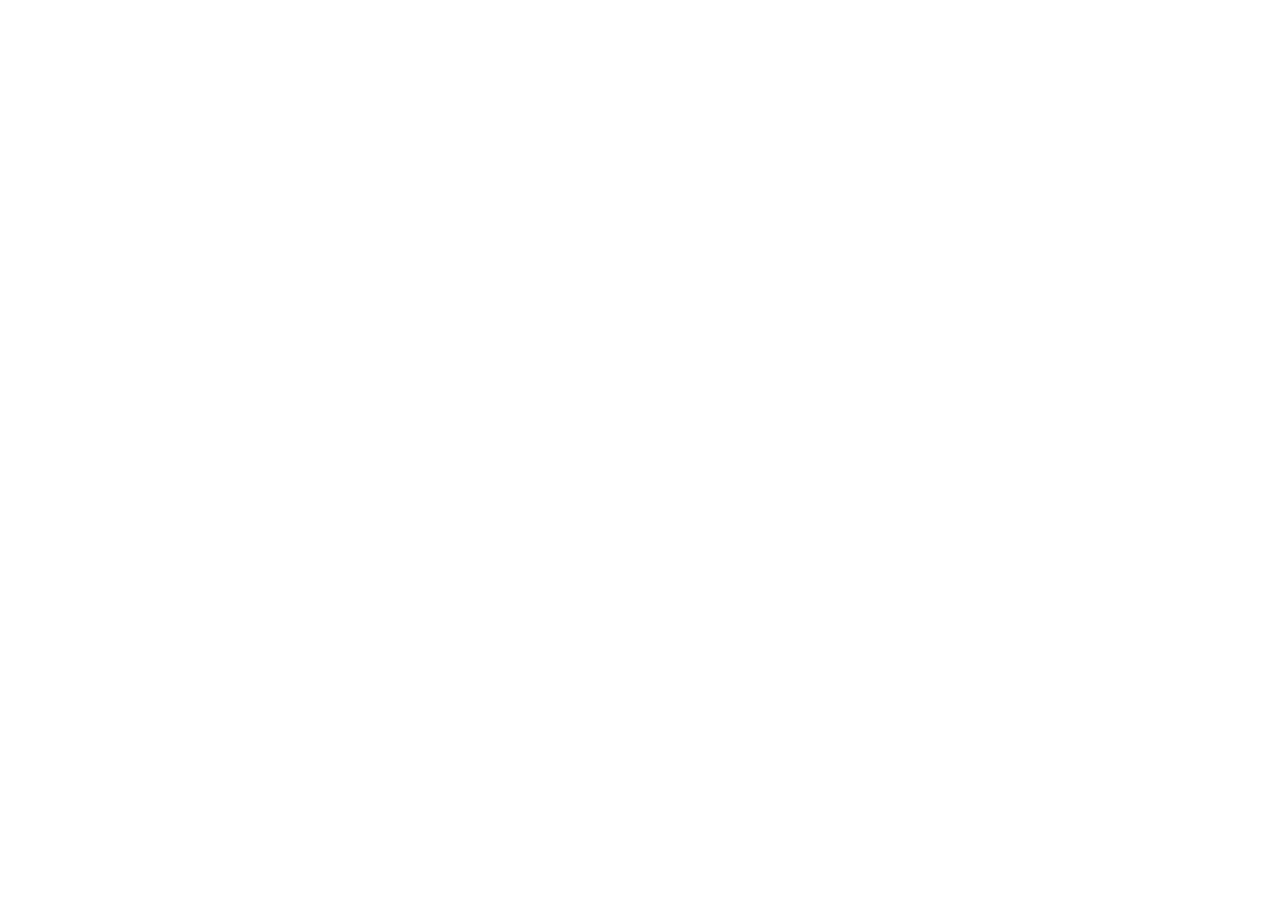
==== index.html @ 06b296e4 "Rename index_1.html to index.html" ====
<!doctype html>
<html lang="ar" dir="rtl">
<head>
<meta charset="utf-8">
<meta name="viewport" content="width=device-width,initial-scale=1,viewport-fit=cover">
<title>لوحة ملاحظات السلامة</title>
<meta name="theme-color" content="#1F4E78">
<link rel="manifest" href="manifest.webmanifest">
<link rel="icon" href="icons/icon-192.png">
<link rel="apple-touch-icon" href="icons/apple-touch-icon.png">
<meta name="apple-mobile-web-app-capable" content="yes">
<meta name="mobile-web-app-capable" content="yes">
<meta name="apple-mobile-web-app-title" content="HSE ملاحظات">
<style>
html,body{margin:0;height:100%}
body{display:flex;align-items:center;justify-content:center;background:#1F4E78;color:#fff;font-family:system-ui,Tahoma,sans-serif;text-align:center;padding:24px;box-sizing:border-box}
img{width:96px;height:96px;border-radius:22px}
h1{font-size:20px;margin:16px 0 6px}
p{opacity:.85;margin:0 0 18px;font-size:14px}
a.btn,button{display:inline-block;padding:12px 26px;border:0;border-radius:10px;font-size:16px;background:#fff;color:#1F4E78;text-decoration:none;cursor:pointer}
.sp{width:28px;height:28px;border:3px solid rgba(255,255,255,.35);border-top-color:#fff;border-radius:50%;margin:0 auto 16px;animation:r 1s linear infinite}
@keyframes r{to{transform:rotate(360deg)}}
</style>
</head>
<body>
<div>
  <img src="icons/icon-192.png" alt="">
  <h1>لوحة ملاحظات السلامة</h1>
  <p id="msg">جاري فتح اللوحة…</p>
  <div class="sp" id="sp"></div>
  <a class="btn" id="open" href="#">فتح اللوحة</a>
</div>
<script>
// رابط لوحة Apps Script (نشر الويب). غيّره هنا فقط عند تغيير النشر.
var APP_URL = 'https://script.google.com/macros/s/AKfycbxuEEbPMyZJtqC-nVFii44_RjQb3OUck_zCAG9IgqjtGn1PvkNausc4YPSCyT0kQp0_bg/exec';
document.getElementById('open').href = APP_URL;
if ('serviceWorker' in navigator) { try { navigator.serviceWorker.register('sw.js'); } catch (e) {} }
var manual = /[?&]manual=1/.test(location.search);
if (!navigator.onLine) { location.replace('offline.html'); }
else if (!manual) { setTimeout(function () { location.replace(APP_URL); }, 600); }
else { document.getElementById('sp').style.display = 'none'; document.getElementById('msg').textContent = 'اضغط لفتح اللوحة'; }
</script>
</body>
</html>
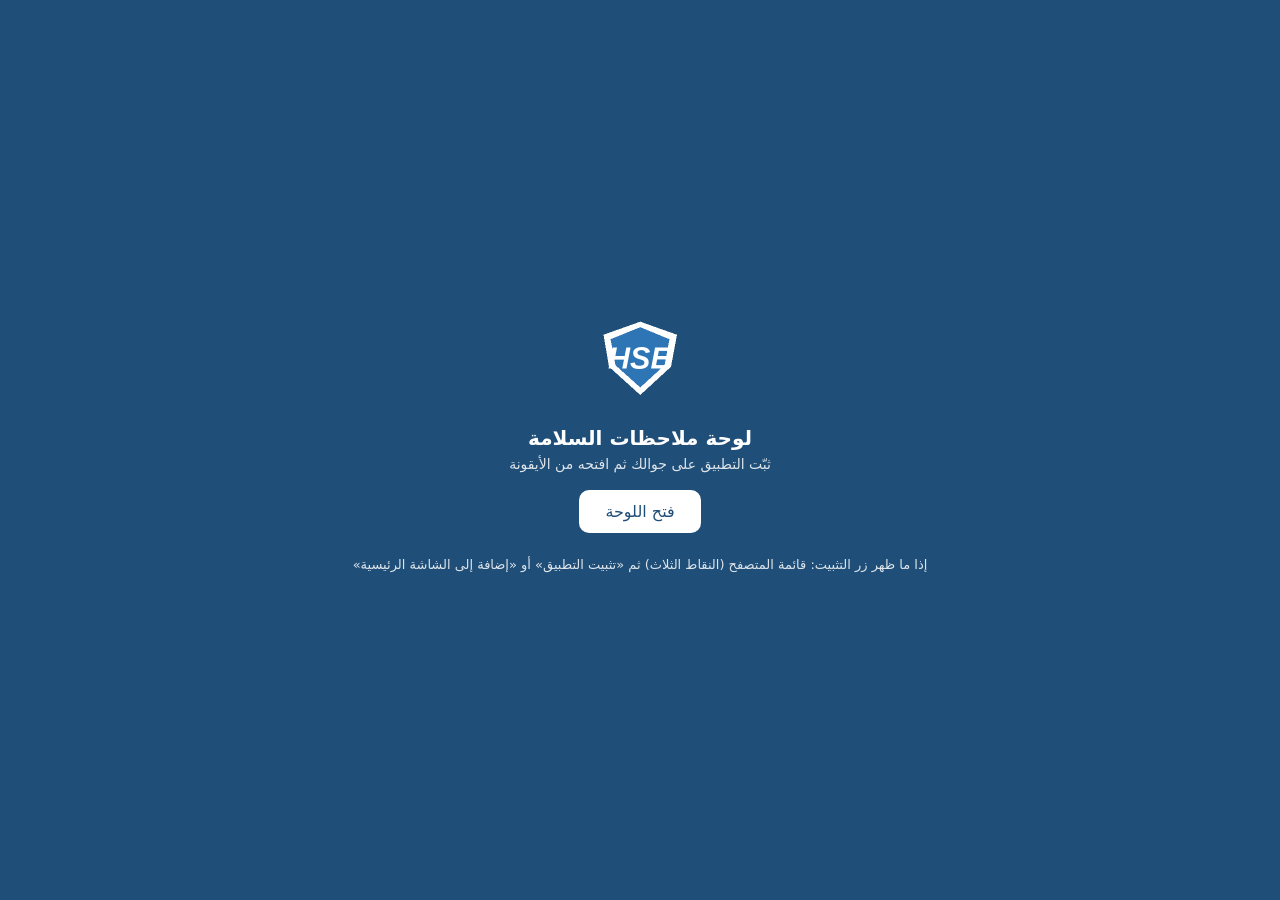
==== commit 0edf69a8: "Update index.html" ====
--- a/index.html
+++ b/index.html
@@ -28,17 +28,39 @@
   <h1>لوحة ملاحظات السلامة</h1>
   <p id="msg">جاري فتح اللوحة…</p>
   <div class="sp" id="sp"></div>
-  <a class="btn" id="open" href="#">فتح اللوحة</a>
+  <button id="install" style="display:none;margin:0 6px 10px">تثبيت التطبيق</button>
+  <a class="btn" id="open" href="#" style="margin:0 6px 10px">فتح اللوحة</a>
+  <p id="hint" style="display:none;font-size:13px;margin-top:14px"></p>
 </div>
 <script>
 // رابط لوحة Apps Script (نشر الويب). غيّره هنا فقط عند تغيير النشر.
 var APP_URL = 'https://script.google.com/macros/s/AKfycbxuEEbPMyZJtqC-nVFii44_RjQb3OUck_zCAG9IgqjtGn1PvkNausc4YPSCyT0kQp0_bg/exec';
-document.getElementById('open').href = APP_URL;
+var $ = function (id) { return document.getElementById(id); };
+$('open').href = APP_URL;
 if ('serviceWorker' in navigator) { try { navigator.serviceWorker.register('sw.js'); } catch (e) {} }
-var manual = /[?&]manual=1/.test(location.search);
-if (!navigator.onLine) { location.replace('offline.html'); }
-else if (!manual) { setTimeout(function () { location.replace(APP_URL); }, 600); }
-else { document.getElementById('sp').style.display = 'none'; document.getElementById('msg').textContent = 'اضغط لفتح اللوحة'; }
+var standalone = (window.matchMedia && matchMedia('(display-mode: standalone)').matches) || window.navigator.standalone === true;
+var deferred = null;
+window.addEventListener('beforeinstallprompt', function (e) {
+  e.preventDefault(); deferred = e; $('install').style.display = 'inline-block';
+});
+$('install').onclick = function () {
+  if (!deferred) return; deferred.prompt();
+  deferred.userChoice.then(function () { deferred = null; $('install').style.display = 'none'; });
+};
+if (standalone) {
+  // مثبّت: افتح اللوحة مباشرة
+  if (!navigator.onLine) location.replace('offline.html');
+  else setTimeout(function () { location.replace(APP_URL); }, 400);
+} else {
+  // داخل المتصفح: ابقَ هنا ليظهر خيار التثبيت
+  $('sp').style.display = 'none';
+  $('msg').textContent = 'ثبّت التطبيق على جوالك ثم افتحه من الأيقونة';
+  var ios = /iphone|ipad|ipod/i.test(navigator.userAgent);
+  $('hint').style.display = 'block';
+  $('hint').textContent = ios
+    ? 'آيفون: زر المشاركة ثم «إضافة إلى الشاشة الرئيسية»'
+    : 'إذا ما ظهر زر التثبيت: قائمة المتصفح (النقاط الثلاث) ثم «تثبيت التطبيق» أو «إضافة إلى الشاشة الرئيسية»';
+}
 </script>
 </body>
 </html>
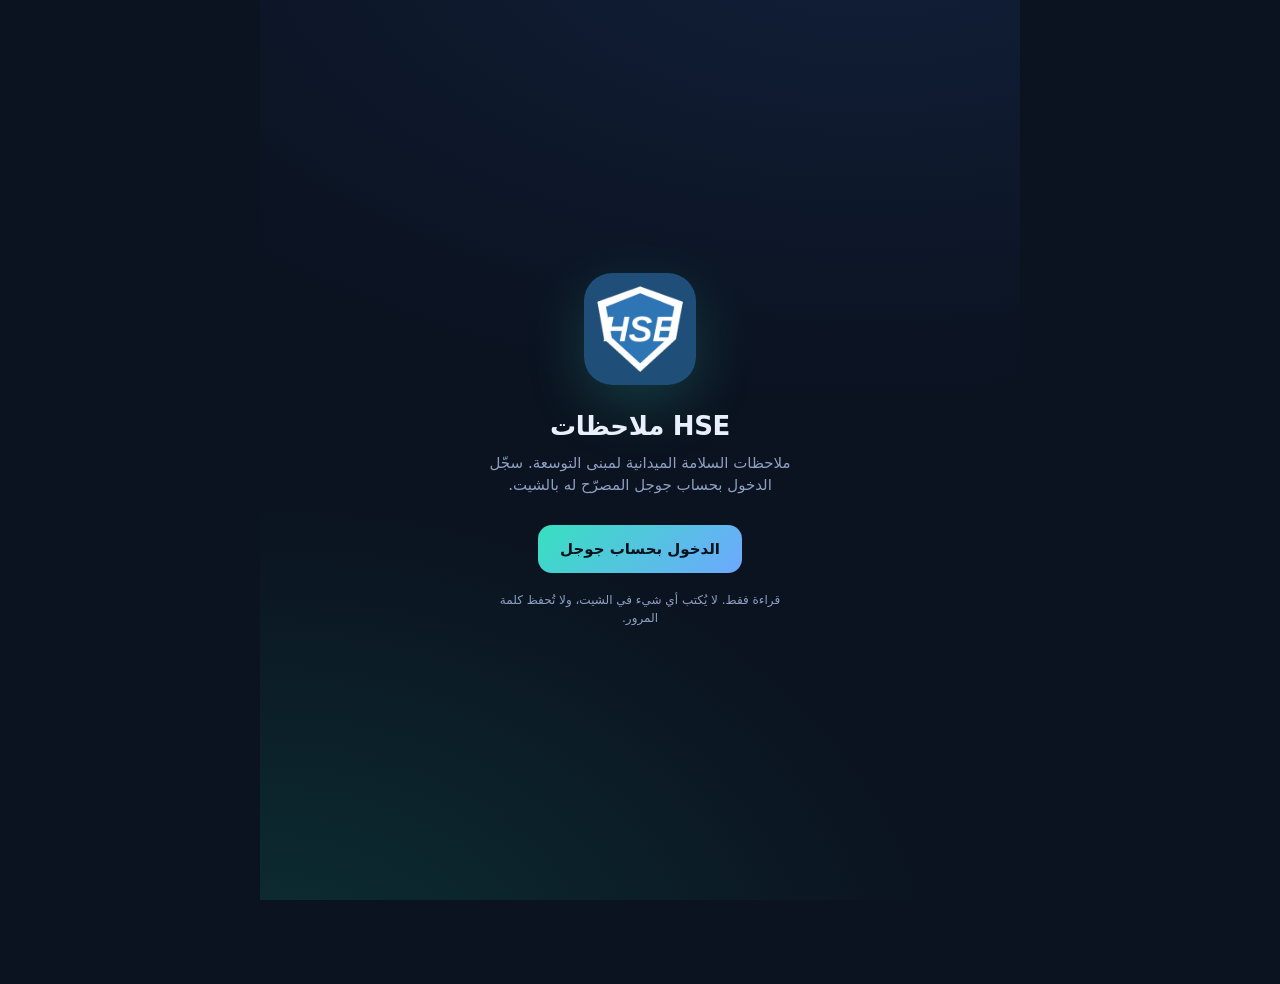
==== commit 94764674: "Add files via upload" ====
--- a/index.html
+++ b/index.html
@@ -3,64 +3,21 @@
 <head>
 <meta charset="utf-8">
 <meta name="viewport" content="width=device-width,initial-scale=1,viewport-fit=cover">
-<title>لوحة ملاحظات السلامة</title>
-<meta name="theme-color" content="#1F4E78">
+<title>HSE ملاحظات</title>
+<meta name="theme-color" content="#0b1220">
 <link rel="manifest" href="manifest.webmanifest">
 <link rel="icon" href="icons/icon-192.png">
 <link rel="apple-touch-icon" href="icons/apple-touch-icon.png">
 <meta name="apple-mobile-web-app-capable" content="yes">
 <meta name="mobile-web-app-capable" content="yes">
+<meta name="apple-mobile-web-app-status-bar-style" content="black-translucent">
 <meta name="apple-mobile-web-app-title" content="HSE ملاحظات">
-<style>
-html,body{margin:0;height:100%}
-body{display:flex;align-items:center;justify-content:center;background:#1F4E78;color:#fff;font-family:system-ui,Tahoma,sans-serif;text-align:center;padding:24px;box-sizing:border-box}
-img{width:96px;height:96px;border-radius:22px}
-h1{font-size:20px;margin:16px 0 6px}
-p{opacity:.85;margin:0 0 18px;font-size:14px}
-a.btn,button{display:inline-block;padding:12px 26px;border:0;border-radius:10px;font-size:16px;background:#fff;color:#1F4E78;text-decoration:none;cursor:pointer}
-.sp{width:28px;height:28px;border:3px solid rgba(255,255,255,.35);border-top-color:#fff;border-radius:50%;margin:0 auto 16px;animation:r 1s linear infinite}
-@keyframes r{to{transform:rotate(360deg)}}
-</style>
+<link rel="stylesheet" href="style.css">
 </head>
 <body>
-<div>
-  <img src="icons/icon-192.png" alt="">
-  <h1>لوحة ملاحظات السلامة</h1>
-  <p id="msg">جاري فتح اللوحة…</p>
-  <div class="sp" id="sp"></div>
-  <button id="install" style="display:none;margin:0 6px 10px">تثبيت التطبيق</button>
-  <a class="btn" id="open" href="#" style="margin:0 6px 10px">فتح اللوحة</a>
-  <p id="hint" style="display:none;font-size:13px;margin-top:14px"></p>
-</div>
-<script>
-// رابط لوحة Apps Script (نشر الويب). غيّره هنا فقط عند تغيير النشر.
-var APP_URL = 'https://script.google.com/macros/s/AKfycbxuEEbPMyZJtqC-nVFii44_RjQb3OUck_zCAG9IgqjtGn1PvkNausc4YPSCyT0kQp0_bg/exec';
-var $ = function (id) { return document.getElementById(id); };
-$('open').href = APP_URL;
-if ('serviceWorker' in navigator) { try { navigator.serviceWorker.register('sw.js'); } catch (e) {} }
-var standalone = (window.matchMedia && matchMedia('(display-mode: standalone)').matches) || window.navigator.standalone === true;
-var deferred = null;
-window.addEventListener('beforeinstallprompt', function (e) {
-  e.preventDefault(); deferred = e; $('install').style.display = 'inline-block';
-});
-$('install').onclick = function () {
-  if (!deferred) return; deferred.prompt();
-  deferred.userChoice.then(function () { deferred = null; $('install').style.display = 'none'; });
-};
-if (standalone) {
-  // مثبّت: افتح اللوحة مباشرة
-  if (!navigator.onLine) location.replace('offline.html');
-  else setTimeout(function () { location.replace(APP_URL); }, 400);
-} else {
-  // داخل المتصفح: ابقَ هنا ليظهر خيار التثبيت
-  $('sp').style.display = 'none';
-  $('msg').textContent = 'ثبّت التطبيق على جوالك ثم افتحه من الأيقونة';
-  var ios = /iphone|ipad|ipod/i.test(navigator.userAgent);
-  $('hint').style.display = 'block';
-  $('hint').textContent = ios
-    ? 'آيفون: زر المشاركة ثم «إضافة إلى الشاشة الرئيسية»'
-    : 'إذا ما ظهر زر التثبيت: قائمة المتصفح (النقاط الثلاث) ثم «تثبيت التطبيق» أو «إضافة إلى الشاشة الرئيسية»';
-}
-</script>
+<div id="app"></div>
+<script src="config.js"></script>
+<script src="core.js"></script>
+<script src="app.js"></script>
 </body>
 </html>
--- a/style.css
+++ b/style.css
@@ -0,0 +1,160 @@
+:root{
+  --bg:#0b1220;--bg2:#101a2e;--card:#16223a;--card2:#1b2a47;--line:#243556;
+  --tx:#eaf0fb;--mut:#8da0c2;--acc:#38e0c0;--acc2:#6ea8ff;
+  --warn:#ffb84d;--bad:#ff6b6b;--good:#3ddc97;--mid:#ffd166;
+  --r:20px;--safe-b:env(safe-area-inset-bottom,0px);--safe-t:env(safe-area-inset-top,0px);
+}
+*{box-sizing:border-box;-webkit-tap-highlight-color:transparent}
+html,body{margin:0;background:var(--bg);color:var(--tx);font-family:system-ui,-apple-system,"Segoe UI",Tahoma,"Noto Sans Arabic",sans-serif;font-size:15px;line-height:1.5}
+body{min-height:100vh;overscroll-behavior-y:none}
+button{font:inherit;color:inherit;cursor:pointer}
+input,select{font:inherit;color:inherit}
+.num{font-variant-numeric:tabular-nums;direction:ltr;unicode-bidi:isolate}
+#app{max-width:760px;margin:0 auto;min-height:100vh;position:relative;padding-bottom:calc(84px + var(--safe-b))}
+
+/* ---------- شاشة الدخول ---------- */
+.login{min-height:100vh;display:flex;flex-direction:column;align-items:center;justify-content:center;text-align:center;padding:32px;
+  background:radial-gradient(900px 500px at 80% -10%,#1d3b6b55,transparent),radial-gradient(700px 500px at 0% 110%,#0f6b5c55,transparent),var(--bg)}
+.login img{width:112px;height:112px;border-radius:28px;box-shadow:0 20px 60px #38e0c033}
+.login h1{font-size:26px;margin:22px 0 6px;letter-spacing:-.3px}
+.login p{color:var(--mut);margin:0 0 28px;max-width:320px}
+.btn{border:0;border-radius:14px;padding:13px 22px;font-weight:700;background:linear-gradient(135deg,var(--acc),var(--acc2));color:#04121c}
+.btn.ghost{background:var(--card);color:var(--tx);border:1px solid var(--line)}
+.btn.sm{padding:8px 14px;border-radius:12px;font-size:13px}
+.err{color:var(--bad);margin-top:16px;font-size:13px;max-width:320px}
+.note{color:var(--mut);font-size:12px;margin-top:18px;max-width:320px}
+
+/* ---------- الهيدر ---------- */
+.top{position:sticky;top:0;z-index:20;padding:calc(10px + var(--safe-t)) 16px 10px;background:linear-gradient(var(--bg) 70%,#0b122000);display:flex;align-items:center;gap:10px}
+.top h1{font-size:19px;margin:0;flex:1;font-weight:800}
+.top .sub{font-size:11px;color:var(--mut);font-weight:400;display:block;margin-top:-2px}
+.ic{width:40px;height:40px;border-radius:13px;border:1px solid var(--line);background:var(--card);display:grid;place-items:center;font-size:18px}
+.ic.spin{animation:sp 1s linear infinite}
+@keyframes sp{to{transform:rotate(360deg)}}
+.dot{display:inline-block;width:8px;height:8px;border-radius:50%;background:var(--good);margin-inline-end:6px}
+.dot.off{background:var(--warn)}
+
+/* ---------- عناصر عامة ---------- */
+.wrap{padding:0 16px}
+.chips{display:flex;gap:8px;overflow-x:auto;padding:4px 16px 12px;scrollbar-width:none}
+.chips::-webkit-scrollbar{display:none}
+.chip{flex:none;border:1px solid var(--line);background:var(--card);border-radius:999px;padding:7px 15px;font-size:13px;color:var(--mut)}
+.chip.on{background:var(--tx);color:#0b1220;border-color:var(--tx);font-weight:700}
+.card{background:var(--card);border:1px solid var(--line);border-radius:var(--r);padding:16px;margin-bottom:14px}
+.card h3{margin:0 0 12px;font-size:14px;color:var(--mut);font-weight:600;display:flex;justify-content:space-between;align-items:center}
+.grid2{display:grid;grid-template-columns:1fr 1fr;gap:12px}
+.mut{color:var(--mut)}
+.sec{font-size:13px;color:var(--mut);margin:18px 16px 8px;font-weight:600}
+
+/* ---------- البطل ---------- */
+.hero{position:relative;overflow:hidden;border-radius:26px;padding:20px;margin:0 16px 14px;
+  background:linear-gradient(135deg,#17335e,#0f5f63 70%,#127a6d);border:1px solid #2b4d7c;box-shadow:0 18px 50px #0006}
+.hero:after{content:"";position:absolute;inset:auto -40px -60px auto;width:220px;height:220px;border-radius:50%;background:radial-gradient(#38e0c044,transparent 70%)}
+.hero .lbl{font-size:13px;color:#cfe3ff}
+.hero .big{font-size:54px;font-weight:800;letter-spacing:-1.5px;line-height:1.05;margin:4px 0 12px}
+.hero .row{display:flex;gap:18px;position:relative;z-index:1;flex-wrap:wrap}
+.hero .row b{display:block;font-size:20px}
+.hero .row span{font-size:11px;color:#cfe3ff}
+.ring{position:absolute;inset-inline-start:14px;top:14px;width:84px;height:84px;z-index:1}
+
+.kpis{display:grid;grid-template-columns:repeat(2,1fr);gap:12px;padding:0 16px;margin-bottom:14px}
+.kpi{background:var(--card);border:1px solid var(--line);border-radius:18px;padding:14px;position:relative;overflow:hidden}
+.kpi .v{font-size:26px;font-weight:800}
+.kpi .l{font-size:12px;color:var(--mut)}
+.kpi:before{content:"";position:absolute;inset-inline-end:0;top:0;bottom:0;width:4px;background:var(--c,var(--acc))}
+
+/* ---------- مخطط ---------- */
+.bars{display:flex;align-items:flex-end;gap:3px;height:120px}
+.bars i{flex:1;background:linear-gradient(var(--acc),var(--acc2));border-radius:4px 4px 1px 1px;min-height:2px;opacity:.9}
+.bars i.z{background:var(--line);opacity:.6}
+.axis{display:flex;justify-content:space-between;color:var(--mut);font-size:11px;margin-top:6px}
+.stack{display:flex;height:12px;border-radius:99px;overflow:hidden;background:var(--line)}
+.stack i{display:block;height:100%}
+.leg{display:flex;gap:14px;flex-wrap:wrap;margin-top:10px;font-size:12px;color:var(--mut)}
+.leg b{color:var(--tx)}
+.sw{display:inline-block;width:9px;height:9px;border-radius:3px;margin-inline-end:5px}
+
+/* ---------- قوائم ---------- */
+.list{display:flex;flex-direction:column;gap:10px;padding:0 16px}
+.row2{display:flex;align-items:center;gap:12px;background:var(--card);border:1px solid var(--line);border-radius:18px;padding:12px 14px;width:100%;text-align:start}
+.av{width:42px;height:42px;border-radius:14px;display:grid;place-items:center;font-weight:800;font-size:16px;flex:none;background:linear-gradient(135deg,var(--c1,#2f6df0),var(--c2,#38e0c0));color:#04121c}
+.rk{width:22px;color:var(--mut);font-size:12px;text-align:center;flex:none}
+.rw{flex:1;min-width:0}
+.rw b{display:block;white-space:nowrap;overflow:hidden;text-overflow:ellipsis}
+.rw small{color:var(--mut);font-size:12px}
+.meter{height:5px;border-radius:9px;background:var(--line);margin-top:6px;overflow:hidden}
+.meter i{display:block;height:100%;background:linear-gradient(90deg,var(--acc2),var(--acc));border-radius:9px}
+.tot{font-size:18px;font-weight:800}
+
+.search{display:flex;align-items:center;gap:10px;margin:0 16px 12px;background:var(--card);border:1px solid var(--line);border-radius:16px;padding:0 14px}
+.search input{flex:1;background:none;border:0;outline:0;padding:13px 0;color:var(--tx)}
+select.sel{background:var(--card);border:1px solid var(--line);border-radius:12px;padding:8px 10px;color:var(--tx);max-width:48%}
+.filters{display:flex;gap:8px;padding:0 16px 12px;flex-wrap:wrap}
+
+/* ---------- بطاقة ملاحظة ---------- */
+.obs{background:var(--card);border:1px solid var(--line);border-radius:18px;padding:14px;width:100%;text-align:start;display:block}
+.obs .hd{display:flex;justify-content:space-between;gap:8px;font-size:12px;color:var(--mut);margin-bottom:6px}
+.obs .ti{font-weight:700;margin-bottom:4px}
+.obs p{margin:0;color:var(--mut);font-size:13px;display:-webkit-box;-webkit-line-clamp:2;-webkit-box-orient:vertical;overflow:hidden}
+.tag{display:inline-block;font-size:11px;border-radius:99px;padding:2px 9px;margin-inline-end:6px;background:#ffffff14}
+.t-act{background:#ff6b6b26;color:#ff9a9a}.t-condition{background:#ffb84d26;color:#ffcc80}.t-good{background:#3ddc9726;color:#7df0b8}.t-other{background:#6ea8ff26;color:#a9c8ff}
+.r-high{background:#ff6b6b33;color:#ff9a9a}.r-medium{background:#ffd16633;color:#ffe08a}.r-low{background:#3ddc9733;color:#7df0b8}.r-other{background:#ffffff14}
+.more{display:block;margin:14px auto;padding:10px 20px}
+
+/* ---------- صحيفة الموظف ---------- */
+.page{position:fixed;inset:0;z-index:40;background:var(--bg);overflow-y:auto;max-width:760px;margin:0 auto;animation:up .22s ease-out}
+@keyframes up{from{transform:translateY(24px);opacity:0}to{transform:none;opacity:1}}
+.ph{padding:calc(14px + var(--safe-t)) 16px 18px;background:linear-gradient(160deg,#17335e,#0f5f63);border-radius:0 0 28px 28px;position:relative}
+.ph .back{position:absolute;inset-inline-start:14px;top:calc(12px + var(--safe-t));background:#0b122055;border:0;color:#fff}
+.ph .who{display:flex;gap:14px;align-items:center;margin-top:44px}
+.ph .av{width:60px;height:60px;border-radius:20px;font-size:24px}
+.ph h2{margin:0;font-size:19px}
+.ph .ids{color:#cfe3ff;font-size:12px}
+.ph .sts{display:flex;gap:10px;margin-top:16px}
+.ph .sts div{flex:1;background:#0b122044;border-radius:14px;padding:9px 6px;text-align:center}
+.ph .sts b{display:block;font-size:19px}
+.ph .sts span{font-size:11px;color:#cfe3ff}
+.months{display:grid;grid-template-columns:repeat(4,1fr);gap:8px}
+.mo{border:1px solid var(--line);background:var(--card2);border-radius:14px;padding:9px 4px;text-align:center;position:relative;overflow:hidden}
+.mo b{display:block;font-size:17px}
+.mo small{color:var(--mut);font-size:11px}
+.mo.on{outline:2px solid var(--acc)}
+.mo.z{opacity:.4}
+.mo i{position:absolute;left:0;right:0;bottom:0;height:3px;background:var(--acc);transform-origin:right;transform:scaleX(var(--p,0))}
+.cal{display:grid;grid-template-columns:repeat(7,1fr);gap:6px}
+.cal .h{font-size:11px;color:var(--mut);text-align:center}
+.cd{aspect-ratio:1;border-radius:11px;border:0;background:var(--card2);display:grid;place-items:center;font-size:12px;position:relative;color:var(--mut)}
+.cd.e{background:transparent}
+.cd.l1{background:#38e0c033;color:var(--tx)}.cd.l2{background:#38e0c066;color:var(--tx)}.cd.l3{background:#38e0c0aa;color:#04121c;font-weight:700}.cd.l4{background:var(--acc);color:#04121c;font-weight:800}
+.cd.on{outline:2px solid #fff}
+.cd small{position:absolute;bottom:2px;font-size:9px;opacity:.85}
+.years{display:flex;gap:8px;padding:14px 16px 4px}
+.daygrp{margin:16px 0 8px;font-size:13px;color:var(--mut);display:flex;justify-content:space-between}
+
+/* ---------- نافذة سفلية ---------- */
+.shade{position:fixed;inset:0;background:#000a;z-index:50;animation:fd .2s}
+@keyframes fd{from{opacity:0}to{opacity:1}}
+.sheet{position:fixed;inset-inline:0;bottom:0;max-width:760px;margin:0 auto;z-index:51;background:var(--bg2);border-radius:26px 26px 0 0;max-height:90vh;overflow-y:auto;padding:12px 18px calc(24px + var(--safe-b));animation:up .25s ease-out;border:1px solid var(--line)}
+.sheet .grab{width:42px;height:5px;border-radius:9px;background:var(--line);margin:0 auto 14px}
+.sheet h3{margin:6px 0 4px;font-size:18px}
+.kv{display:grid;grid-template-columns:auto 1fr;gap:6px 14px;font-size:13px;margin:12px 0}
+.kv dt{color:var(--mut)}.kv dd{margin:0;word-break:break-word}
+.ph2{display:grid;grid-template-columns:1fr 1fr;gap:10px;margin:12px 0}
+.ph2 figure{margin:0;background:var(--card);border-radius:14px;overflow:hidden;border:1px solid var(--line)}
+.ph2 figcaption{font-size:11px;color:var(--mut);padding:6px 10px}
+.ph2 img{width:100%;aspect-ratio:4/3;object-fit:cover;display:block;background:var(--card2)}
+.ph2 .nop{aspect-ratio:4/3;display:grid;place-items:center;color:var(--mut);font-size:12px}
+.lb{position:fixed;inset:0;background:#000e;z-index:60;display:grid;place-items:center}
+.lb img{max-width:96vw;max-height:92vh;border-radius:10px}
+
+/* ---------- شريط التنقل ---------- */
+.nav{position:fixed;inset-inline:0;bottom:0;z-index:30;max-width:760px;margin:0 auto;display:flex;gap:2px;padding:8px 10px calc(8px + var(--safe-b));
+  background:#0e1729ee;backdrop-filter:blur(14px);border-top:1px solid var(--line)}
+.nav button{flex:1;background:none;border:0;padding:6px 0;color:var(--mut);display:flex;flex-direction:column;align-items:center;gap:2px;font-size:11px;border-radius:14px}
+.nav button .i{font-size:21px}
+.nav button.on{color:var(--acc);background:#38e0c014}
+.empty{text-align:center;color:var(--mut);padding:40px 20px}
+.skel{height:80px;border-radius:18px;margin:0 16px 12px;background:linear-gradient(90deg,var(--card),var(--card2),var(--card));background-size:200% 100%;animation:sk 1.2s linear infinite}
+@keyframes sk{to{background-position:-200% 0}}
+.toast{position:fixed;inset-inline:16px;bottom:calc(96px + var(--safe-b));z-index:70;background:#fff;color:#0b1220;border-radius:14px;padding:12px 16px;text-align:center;max-width:420px;margin:0 auto;font-weight:600}
+@media (prefers-reduced-motion:reduce){*{animation:none!important}}
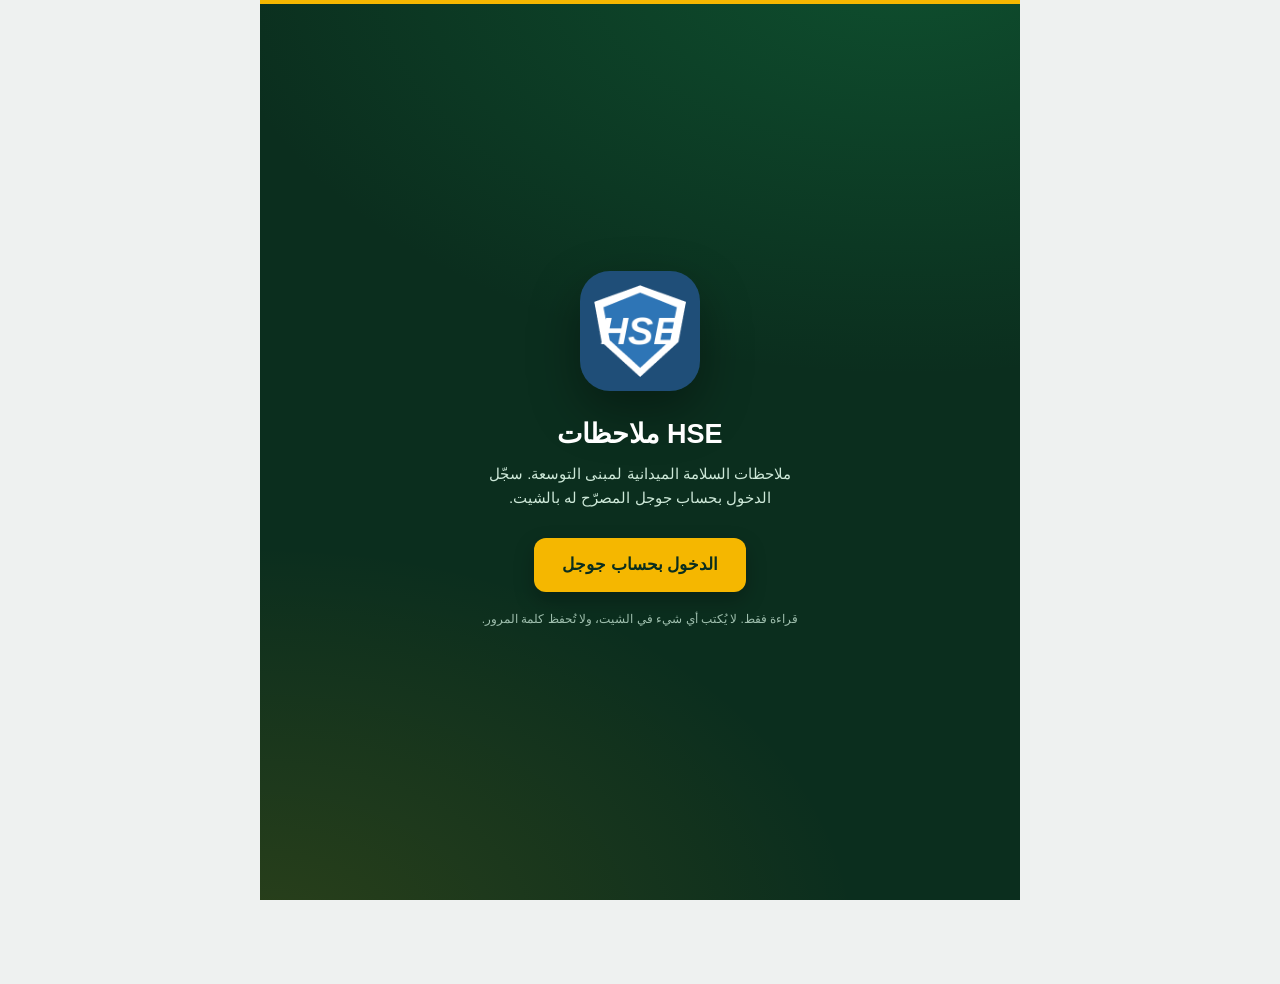
==== commit 27512b2e: "Add files via upload" ====
--- a/index.html
+++ b/index.html
@@ -4,14 +4,16 @@
 <meta charset="utf-8">
 <meta name="viewport" content="width=device-width,initial-scale=1,viewport-fit=cover">
 <title>HSE ملاحظات</title>
-<meta name="theme-color" content="#0b1220">
+<meta name="theme-color" content="#0B2E1E">
 <link rel="manifest" href="manifest.webmanifest">
-<link rel="icon" href="icons/icon-192.png">
+<link rel="icon" type="image/svg+xml" href="icons/favicon.svg">
+<link rel="icon" type="image/png" sizes="32x32" href="icons/favicon-32.png">
 <link rel="apple-touch-icon" href="icons/apple-touch-icon.png">
 <meta name="apple-mobile-web-app-capable" content="yes">
 <meta name="mobile-web-app-capable" content="yes">
 <meta name="apple-mobile-web-app-status-bar-style" content="black-translucent">
 <meta name="apple-mobile-web-app-title" content="HSE ملاحظات">
+<link rel="stylesheet" href="fonts.css">
 <link rel="stylesheet" href="style.css">
 </head>
 <body>
--- a/fonts.css
+++ b/fonts.css
@@ -0,0 +1,6 @@
+@font-face{font-family:'IBM Plex Sans Arabic';font-style:normal;font-weight:400;font-display:swap;src:url(fonts/plex-arabic-400.woff2) format('woff2');unicode-range:U+0600-06FF,U+0750-077F,U+0870-088E,U+0890-0891,U+0897-08E1,U+08E3-08FF,U+200C-200E,U+2010-2011,U+204F,U+2E41,U+FB50-FDFF,U+FE70-FE74,U+FE76-FEFC}
+@font-face{font-family:'IBM Plex Sans Arabic';font-style:normal;font-weight:600;font-display:swap;src:url(fonts/plex-arabic-600.woff2) format('woff2');unicode-range:U+0600-06FF,U+0750-077F,U+0870-088E,U+0890-0891,U+0897-08E1,U+08E3-08FF,U+200C-200E,U+2010-2011,U+204F,U+2E41,U+FB50-FDFF,U+FE70-FE74,U+FE76-FEFC}
+@font-face{font-family:'IBM Plex Sans Arabic';font-style:normal;font-weight:700;font-display:swap;src:url(fonts/plex-arabic-700.woff2) format('woff2');unicode-range:U+0600-06FF,U+0750-077F,U+0870-088E,U+0890-0891,U+0897-08E1,U+08E3-08FF,U+200C-200E,U+2010-2011,U+204F,U+2E41,U+FB50-FDFF,U+FE70-FE74,U+FE76-FEFC}
+@font-face{font-family:'IBM Plex Sans Arabic';font-style:normal;font-weight:400;font-display:swap;src:url(fonts/plex-latin-400.woff2) format('woff2');unicode-range:U+0000-00FF,U+0131,U+0152-0153,U+02BB-02BC,U+02C6,U+02DA,U+02DC,U+0304,U+0308,U+0329,U+2000-206F,U+20AC,U+2122,U+2191,U+2193,U+2212,U+2215,U+FEFF,U+FFFD}
+@font-face{font-family:'IBM Plex Sans Arabic';font-style:normal;font-weight:600;font-display:swap;src:url(fonts/plex-latin-600.woff2) format('woff2');unicode-range:U+0000-00FF,U+0131,U+0152-0153,U+02BB-02BC,U+02C6,U+02DA,U+02DC,U+0304,U+0308,U+0329,U+2000-206F,U+20AC,U+2122,U+2191,U+2193,U+2212,U+2215,U+FEFF,U+FFFD}
+@font-face{font-family:'IBM Plex Sans Arabic';font-style:normal;font-weight:700;font-display:swap;src:url(fonts/plex-latin-700.woff2) format('woff2');unicode-range:U+0000-00FF,U+0131,U+0152-0153,U+02BB-02BC,U+02C6,U+02DA,U+02DC,U+0304,U+0308,U+0329,U+2000-206F,U+20AC,U+2122,U+2191,U+2193,U+2212,U+2215,U+FEFF,U+FFFD}
--- a/style.css
+++ b/style.css
@@ -1,160 +1,192 @@
+/* =====================================================================
+   HSE ملاحظات — هوية SBG: أخضر أساسي، أخضر غامق للشريط، أصفر السلامة كإشارة فقط.
+   نفس ألوان ومقاسات صفحات التطبيق الأخرى (styles.html v2.13-ui-sbg).
+   ===================================================================== */
 :root{
-  --bg:#0b1220;--bg2:#101a2e;--card:#16223a;--card2:#1b2a47;--line:#243556;
-  --tx:#eaf0fb;--mut:#8da0c2;--acc:#38e0c0;--acc2:#6ea8ff;
-  --warn:#ffb84d;--bad:#ff6b6b;--good:#3ddc97;--mid:#ffd166;
-  --r:20px;--safe-b:env(safe-area-inset-bottom,0px);--safe-t:env(safe-area-inset-top,0px);
+  --brand-900:#0B2E1E;--brand:#15914F;--primary:#0F7A41;--primary-d:#0B6535;--primary-50:#E6F4EC;
+  --signal:#F5B700;--signal-soft:#FFE08A;
+  --bg:#EEF1F0;--bg2:#fff;--card:#fff;--card2:#F4F7F5;--line:#D5DCDE;--line2:#C3CCCF;
+  --tx:#121A1F;--mut:#4B5960;
+  --acc:#15914F;--acc2:#4B7C94;
+  --good:#1B7A43;--mid:#F5B700;--warn:#D98200;--bad:#B3261E;
+  --r:16px;--shadow:0 1px 2px rgba(16,24,20,.05),0 4px 14px rgba(16,24,20,.06);
+  --safe-b:env(safe-area-inset-bottom,0px);--safe-t:env(safe-area-inset-top,0px);
 }
-*{box-sizing:border-box;-webkit-tap-highlight-color:transparent}
-html,body{margin:0;background:var(--bg);color:var(--tx);font-family:system-ui,-apple-system,"Segoe UI",Tahoma,"Noto Sans Arabic",sans-serif;font-size:15px;line-height:1.5}
+*{box-sizing:border-box;-webkit-tap-highlight-color:transparent;font-family:'IBM Plex Sans Arabic','Segoe UI',Tahoma,Arial,sans-serif}
+html{-webkit-text-size-adjust:100%}
+html,body{margin:0;background:var(--bg);color:var(--tx);font-size:15px;line-height:1.6}
 body{min-height:100vh;overscroll-behavior-y:none}
 button{font:inherit;color:inherit;cursor:pointer}
 input,select{font:inherit;color:inherit}
+button:focus-visible,a:focus-visible,input:focus-visible,select:focus-visible{outline:3px solid var(--signal);outline-offset:2px}
 .num{font-variant-numeric:tabular-nums;direction:ltr;unicode-bidi:isolate}
+svg.si{width:1.25em;height:1.25em;fill:none;stroke:currentColor;stroke-width:1.9;stroke-linecap:round;stroke-linejoin:round;flex:none}
 #app{max-width:760px;margin:0 auto;min-height:100vh;position:relative;padding-bottom:calc(84px + var(--safe-b))}
 
+/* خط أصفر السلامة أعلى الشاشة (تحت شريط الحالة في الآيفون) */
+.top:before,.ph:before,.login:before{content:"";position:absolute;left:0;right:0;top:var(--safe-t);height:4px;background:var(--signal)}
+.ph{overflow:visible}
+
 /* ---------- شاشة الدخول ---------- */
-.login{min-height:100vh;display:flex;flex-direction:column;align-items:center;justify-content:center;text-align:center;padding:32px;
-  background:radial-gradient(900px 500px at 80% -10%,#1d3b6b55,transparent),radial-gradient(700px 500px at 0% 110%,#0f6b5c55,transparent),var(--bg)}
-.login img{width:112px;height:112px;border-radius:28px;box-shadow:0 20px 60px #38e0c033}
-.login h1{font-size:26px;margin:22px 0 6px;letter-spacing:-.3px}
-.login p{color:var(--mut);margin:0 0 28px;max-width:320px}
-.btn{border:0;border-radius:14px;padding:13px 22px;font-weight:700;background:linear-gradient(135deg,var(--acc),var(--acc2));color:#04121c}
-.btn.ghost{background:var(--card);color:var(--tx);border:1px solid var(--line)}
-.btn.sm{padding:8px 14px;border-radius:12px;font-size:13px}
-.err{color:var(--bad);margin-top:16px;font-size:13px;max-width:320px}
+.login{min-height:100vh;display:flex;flex-direction:column;align-items:center;justify-content:center;text-align:center;padding:32px;color:#fff;
+  background:radial-gradient(700px 420px at 85% -5%,#15914F55,transparent),radial-gradient(600px 400px at 0% 105%,#F5B70022,transparent),var(--brand-900);
+  position:relative}
+.login img{width:120px;height:120px;border-radius:30px;box-shadow:0 20px 50px rgba(0,0,0,.35)}
+.login h1{font-size:27px;margin:22px 0 6px;font-weight:700}
+.login p{color:#CDE8D8;margin:0 0 28px;max-width:320px}
+.login .btn{background:var(--signal);color:var(--brand-900);min-height:54px;padding:12px 28px;font-size:17px;box-shadow:0 8px 20px rgba(0,0,0,.25)}
+.login .btn:hover{background:#FFC61F}
+.login .note{color:#9FBFAE}
+.login .err{background:#FBE9E7;color:#8C1D17;border-radius:12px;padding:10px 14px}
+.btn{border:0;border-radius:12px;padding:12px 22px;font-weight:600;background:var(--primary);color:#fff;min-height:44px;transition:background .15s,transform .05s}
+.btn:hover{background:var(--primary-d)}
+.btn:active{transform:translateY(1px)}
+.btn.ghost{background:#fff;color:var(--primary);border:2px solid var(--primary)}
+.btn.ghost:hover{background:var(--primary-50)}
+.btn.sm{padding:8px 14px;border-radius:10px;font-size:14px;min-height:40px}
+.err{color:var(--bad);margin-top:16px;font-size:14px;max-width:320px}
 .note{color:var(--mut);font-size:12px;margin-top:18px;max-width:320px}
 
-/* ---------- الهيدر ---------- */
-.top{position:sticky;top:0;z-index:20;padding:calc(10px + var(--safe-t)) 16px 10px;background:linear-gradient(var(--bg) 70%,#0b122000);display:flex;align-items:center;gap:10px}
-.top h1{font-size:19px;margin:0;flex:1;font-weight:800}
-.top .sub{font-size:11px;color:var(--mut);font-weight:400;display:block;margin-top:-2px}
-.ic{width:40px;height:40px;border-radius:13px;border:1px solid var(--line);background:var(--card);display:grid;place-items:center;font-size:18px}
-.ic.spin{animation:sp 1s linear infinite}
+/* ---------- الشريط العلوي (أخضر غامق + خط أصفر) ---------- */
+.top{position:sticky;top:0;z-index:20;padding:calc(14px + var(--safe-t)) 16px 10px;background:var(--brand-900);padding-top:calc(14px + var(--safe-t));
+  display:flex;align-items:center;gap:10px;color:#fff;min-height:64px}
+.top h1{font-size:19px;margin:0;flex:1;font-weight:700;color:#fff}
+.top .sub{font-size:11.5px;color:#CDE8D8;font-weight:400;display:block;margin-top:-2px}
+.ic{width:42px;height:42px;border-radius:12px;border:1px solid #3E6150;background:transparent;color:#fff;display:grid;place-items:center;font-size:18px;padding:0}
+.ic:hover{background:#1A4A33}
+.ic.spin svg{animation:sp 1s linear infinite}
 @keyframes sp{to{transform:rotate(360deg)}}
-.dot{display:inline-block;width:8px;height:8px;border-radius:50%;background:var(--good);margin-inline-end:6px}
-.dot.off{background:var(--warn)}
+.dot{display:inline-block;width:8px;height:8px;border-radius:50%;background:#52D68A;margin-inline-end:6px}
+.dot.off{background:var(--signal)}
 
 /* ---------- عناصر عامة ---------- */
 .wrap{padding:0 16px}
-.chips{display:flex;gap:8px;overflow-x:auto;padding:4px 16px 12px;scrollbar-width:none}
+.chips{display:flex;gap:8px;overflow-x:auto;padding:14px 16px 12px;scrollbar-width:none}
 .chips::-webkit-scrollbar{display:none}
-.chip{flex:none;border:1px solid var(--line);background:var(--card);border-radius:999px;padding:7px 15px;font-size:13px;color:var(--mut)}
-.chip.on{background:var(--tx);color:#0b1220;border-color:var(--tx);font-weight:700}
-.card{background:var(--card);border:1px solid var(--line);border-radius:var(--r);padding:16px;margin-bottom:14px}
-.card h3{margin:0 0 12px;font-size:14px;color:var(--mut);font-weight:600;display:flex;justify-content:space-between;align-items:center}
+.chip{flex:none;border:1px solid var(--line2);background:#fff;border-radius:999px;padding:7px 16px;font-size:14px;color:var(--mut);min-height:38px;font-weight:500}
+.chip.on{background:var(--primary);color:#fff;border-color:var(--primary);font-weight:600}
+.card{background:var(--card);border:1px solid var(--line);border-top:4px solid var(--brand);border-radius:var(--r);padding:16px;margin-bottom:14px;box-shadow:var(--shadow)}
+.card h3{margin:0 0 12px;font-size:15px;color:var(--brand-900);font-weight:700;display:flex;justify-content:space-between;align-items:center}
+.card h3 small{color:var(--mut);font-weight:400;font-size:12px}
 .grid2{display:grid;grid-template-columns:1fr 1fr;gap:12px}
 .mut{color:var(--mut)}
-.sec{font-size:13px;color:var(--mut);margin:18px 16px 8px;font-weight:600}
+.sec{font-size:15px;color:var(--brand-900);margin:20px 16px 10px;font-weight:700;display:flex;align-items:center;gap:8px}
+.sec:before{content:"";width:5px;height:18px;border-radius:3px;background:var(--signal)}
 
 /* ---------- البطل ---------- */
-.hero{position:relative;overflow:hidden;border-radius:26px;padding:20px;margin:0 16px 14px;
-  background:linear-gradient(135deg,#17335e,#0f5f63 70%,#127a6d);border:1px solid #2b4d7c;box-shadow:0 18px 50px #0006}
-.hero:after{content:"";position:absolute;inset:auto -40px -60px auto;width:220px;height:220px;border-radius:50%;background:radial-gradient(#38e0c044,transparent 70%)}
-.hero .lbl{font-size:13px;color:#cfe3ff}
-.hero .big{font-size:54px;font-weight:800;letter-spacing:-1.5px;line-height:1.05;margin:4px 0 12px}
+.hero{position:relative;overflow:hidden;border-radius:20px;padding:20px;margin:0 16px 14px;color:#fff;
+  background:linear-gradient(135deg,var(--brand-900),#0F6B3A 75%,#15914F);border-bottom:5px solid var(--signal);box-shadow:0 10px 26px rgba(11,46,30,.28)}
+.hero:after{content:"";position:absolute;inset:auto -40px -70px auto;width:230px;height:230px;border-radius:50%;background:radial-gradient(#F5B70033,transparent 70%)}
+.hero .lbl{font-size:13px;color:#CDE8D8}
+.hero .big{font-size:54px;font-weight:700;letter-spacing:-1px;line-height:1.05;margin:4px 0 12px}
 .hero .row{display:flex;gap:18px;position:relative;z-index:1;flex-wrap:wrap}
-.hero .row b{display:block;font-size:20px}
-.hero .row span{font-size:11px;color:#cfe3ff}
+.hero .row b{display:block;font-size:20px;font-weight:700}
+.hero .row span{font-size:12px;color:#CDE8D8}
 .ring{position:absolute;inset-inline-start:14px;top:14px;width:84px;height:84px;z-index:1}
 
 .kpis{display:grid;grid-template-columns:repeat(2,1fr);gap:12px;padding:0 16px;margin-bottom:14px}
-.kpi{background:var(--card);border:1px solid var(--line);border-radius:18px;padding:14px;position:relative;overflow:hidden}
-.kpi .v{font-size:26px;font-weight:800}
-.kpi .l{font-size:12px;color:var(--mut)}
-.kpi:before{content:"";position:absolute;inset-inline-end:0;top:0;bottom:0;width:4px;background:var(--c,var(--acc))}
+.kpi{background:#fff;border:1px solid var(--line);border-top:4px solid var(--c,var(--primary));border-radius:14px;padding:12px 14px;box-shadow:var(--shadow)}
+.kpi .v{font-size:28px;font-weight:700;color:var(--brand-900);line-height:1.2}
+.kpi .l{font-size:13px;color:var(--mut)}
 
 /* ---------- مخطط ---------- */
 .bars{display:flex;align-items:flex-end;gap:3px;height:120px}
-.bars i{flex:1;background:linear-gradient(var(--acc),var(--acc2));border-radius:4px 4px 1px 1px;min-height:2px;opacity:.9}
-.bars i.z{background:var(--line);opacity:.6}
-.axis{display:flex;justify-content:space-between;color:var(--mut);font-size:11px;margin-top:6px}
+.bars i{flex:1;background:linear-gradient(var(--brand),var(--primary));border-radius:4px 4px 1px 1px;min-height:2px}
+.bars i.z{background:var(--line);opacity:.8}
+.axis{display:flex;justify-content:space-between;color:var(--mut);font-size:12px;margin-top:6px}
 .stack{display:flex;height:12px;border-radius:99px;overflow:hidden;background:var(--line)}
 .stack i{display:block;height:100%}
-.leg{display:flex;gap:14px;flex-wrap:wrap;margin-top:10px;font-size:12px;color:var(--mut)}
+.leg{display:flex;gap:14px;flex-wrap:wrap;margin-top:10px;font-size:13px;color:var(--mut)}
 .leg b{color:var(--tx)}
-.sw{display:inline-block;width:9px;height:9px;border-radius:3px;margin-inline-end:5px}
+.sw{display:inline-block;width:10px;height:10px;border-radius:3px;margin-inline-end:5px}
 
 /* ---------- قوائم ---------- */
 .list{display:flex;flex-direction:column;gap:10px;padding:0 16px}
-.row2{display:flex;align-items:center;gap:12px;background:var(--card);border:1px solid var(--line);border-radius:18px;padding:12px 14px;width:100%;text-align:start}
-.av{width:42px;height:42px;border-radius:14px;display:grid;place-items:center;font-weight:800;font-size:16px;flex:none;background:linear-gradient(135deg,var(--c1,#2f6df0),var(--c2,#38e0c0));color:#04121c}
+.row2{display:flex;align-items:center;gap:12px;background:#fff;border:1px solid var(--line);border-radius:14px;padding:12px 14px;width:100%;text-align:start;box-shadow:var(--shadow);min-height:64px}
+.row2:hover{border-color:var(--primary);background:#F3FAF6}
+.av{width:44px;height:44px;border-radius:13px;display:grid;place-items:center;font-weight:700;font-size:17px;flex:none;background:linear-gradient(135deg,var(--c1,#15914F),var(--c2,#0B2E1E));color:#fff}
 .rk{width:22px;color:var(--mut);font-size:12px;text-align:center;flex:none}
 .rw{flex:1;min-width:0}
-.rw b{display:block;white-space:nowrap;overflow:hidden;text-overflow:ellipsis}
+.rw b{display:block;white-space:nowrap;overflow:hidden;text-overflow:ellipsis;color:var(--brand-900);font-weight:600}
 .rw small{color:var(--mut);font-size:12px}
-.meter{height:5px;border-radius:9px;background:var(--line);margin-top:6px;overflow:hidden}
-.meter i{display:block;height:100%;background:linear-gradient(90deg,var(--acc2),var(--acc));border-radius:9px}
-.tot{font-size:18px;font-weight:800}
+.meter{height:6px;border-radius:9px;background:#E3E9E6;margin-top:6px;overflow:hidden}
+.meter i{display:block;height:100%;background:linear-gradient(90deg,var(--primary),var(--brand));border-radius:9px}
+.tot{font-size:19px;font-weight:700;color:var(--primary)}
 
-.search{display:flex;align-items:center;gap:10px;margin:0 16px 12px;background:var(--card);border:1px solid var(--line);border-radius:16px;padding:0 14px}
-.search input{flex:1;background:none;border:0;outline:0;padding:13px 0;color:var(--tx)}
-select.sel{background:var(--card);border:1px solid var(--line);border-radius:12px;padding:8px 10px;color:var(--tx);max-width:48%}
+.search{display:flex;align-items:center;gap:10px;margin:0 16px 12px;background:#fff;border:2px solid var(--primary);border-radius:12px;padding:0 14px;min-height:52px;color:var(--primary)}
+.search input{flex:1;background:none;border:0;outline:0;padding:12px 0;color:var(--tx);font-size:16px;min-width:0}
+.search:focus-within{box-shadow:0 0 0 3px var(--signal-soft)}
+select.sel{background:#fff;border:1px solid var(--line2);border-radius:12px;padding:8px 10px;color:var(--tx);max-width:48%;min-height:44px;font-size:14px}
 .filters{display:flex;gap:8px;padding:0 16px 12px;flex-wrap:wrap}
 
 /* ---------- بطاقة ملاحظة ---------- */
-.obs{background:var(--card);border:1px solid var(--line);border-radius:18px;padding:14px;width:100%;text-align:start;display:block}
-.obs .hd{display:flex;justify-content:space-between;gap:8px;font-size:12px;color:var(--mut);margin-bottom:6px}
-.obs .ti{font-weight:700;margin-bottom:4px}
-.obs p{margin:0;color:var(--mut);font-size:13px;display:-webkit-box;-webkit-line-clamp:2;-webkit-box-orient:vertical;overflow:hidden}
-.tag{display:inline-block;font-size:11px;border-radius:99px;padding:2px 9px;margin-inline-end:6px;background:#ffffff14}
-.t-act{background:#ff6b6b26;color:#ff9a9a}.t-condition{background:#ffb84d26;color:#ffcc80}.t-good{background:#3ddc9726;color:#7df0b8}.t-other{background:#6ea8ff26;color:#a9c8ff}
-.r-high{background:#ff6b6b33;color:#ff9a9a}.r-medium{background:#ffd16633;color:#ffe08a}.r-low{background:#3ddc9733;color:#7df0b8}.r-other{background:#ffffff14}
-.more{display:block;margin:14px auto;padding:10px 20px}
+.obs{background:#fff;border:1px solid var(--line);border-inline-start:5px solid var(--brand);border-radius:14px;padding:14px;width:100%;text-align:start;display:block;box-shadow:var(--shadow)}
+.obs:hover{border-color:var(--primary);background:#F3FAF6}
+.obs .hd{display:flex;justify-content:space-between;gap:8px;font-size:12.5px;color:var(--mut);margin-bottom:6px}
+.obs .ti{font-weight:600;margin-bottom:4px;color:var(--brand-900)}
+.obs p{margin:0;color:var(--mut);font-size:13.5px;display:-webkit-box;-webkit-line-clamp:2;-webkit-box-orient:vertical;overflow:hidden}
+.tag{display:inline-block;font-size:12px;border-radius:99px;padding:2px 10px;margin-inline-end:6px;background:#E8EEF3;color:#2B4559;font-weight:500}
+.t-act{background:#FBE9E7;color:#8C1D17}.t-condition{background:#FFF3CC;color:#6B4500}.t-good{background:#E3F3E9;color:#145C33}.t-other{background:#E8EEF3;color:#2B4559}
+.r-high{background:#FBE9E7;color:#8C1D17}.r-medium{background:#FFF3CC;color:#6B4500}.r-low{background:#E3F3E9;color:#145C33}.r-other{background:#EEF1F0;color:var(--mut)}
+.more{display:block;margin:14px auto;padding:10px 24px}
 
 /* ---------- صحيفة الموظف ---------- */
 .page{position:fixed;inset:0;z-index:40;background:var(--bg);overflow-y:auto;max-width:760px;margin:0 auto;animation:up .22s ease-out}
 @keyframes up{from{transform:translateY(24px);opacity:0}to{transform:none;opacity:1}}
-.ph{padding:calc(14px + var(--safe-t)) 16px 18px;background:linear-gradient(160deg,#17335e,#0f5f63);border-radius:0 0 28px 28px;position:relative}
-.ph .back{position:absolute;inset-inline-start:14px;top:calc(12px + var(--safe-t));background:#0b122055;border:0;color:#fff}
-.ph .who{display:flex;gap:14px;align-items:center;margin-top:44px}
-.ph .av{width:60px;height:60px;border-radius:20px;font-size:24px}
-.ph h2{margin:0;font-size:19px}
-.ph .ids{color:#cfe3ff;font-size:12px}
+.ph{padding:calc(18px + var(--safe-t)) 16px 18px;background:var(--brand-900);border-radius:0 0 24px 24px;position:relative;color:#fff}
+.ph .back{position:absolute;inset-inline-start:14px;top:calc(18px + var(--safe-t))}
+.ph .who{display:flex;gap:14px;align-items:center;margin-top:48px}
+.ph .av{width:62px;height:62px;border-radius:18px;font-size:25px;border:2px solid rgba(255,255,255,.25)}
+.ph h2{margin:0;font-size:20px;color:#fff;font-weight:700}
+.ph .ids{color:#CDE8D8;font-size:13px}
 .ph .sts{display:flex;gap:10px;margin-top:16px}
-.ph .sts div{flex:1;background:#0b122044;border-radius:14px;padding:9px 6px;text-align:center}
-.ph .sts b{display:block;font-size:19px}
-.ph .sts span{font-size:11px;color:#cfe3ff}
+.ph .sts div{flex:1;background:rgba(255,255,255,.1);border:1px solid rgba(255,255,255,.12);border-radius:12px;padding:9px 6px;text-align:center}
+.ph .sts b{display:block;font-size:20px;font-weight:700}
+.ph .sts span{font-size:11.5px;color:#CDE8D8}
 .months{display:grid;grid-template-columns:repeat(4,1fr);gap:8px}
-.mo{border:1px solid var(--line);background:var(--card2);border-radius:14px;padding:9px 4px;text-align:center;position:relative;overflow:hidden}
-.mo b{display:block;font-size:17px}
-.mo small{color:var(--mut);font-size:11px}
-.mo.on{outline:2px solid var(--acc)}
-.mo.z{opacity:.4}
-.mo i{position:absolute;left:0;right:0;bottom:0;height:3px;background:var(--acc);transform-origin:right;transform:scaleX(var(--p,0))}
+.mo{border:1px solid var(--line);background:#fff;border-radius:12px;padding:9px 4px;text-align:center;position:relative;overflow:hidden}
+.mo b{display:block;font-size:18px;color:var(--brand-900);font-weight:700}
+.mo small{color:var(--mut);font-size:12px}
+.mo.on{border-color:var(--primary);box-shadow:0 0 0 3px var(--primary-50);background:var(--primary-50)}
+.mo.z{opacity:.45}
+.mo i{position:absolute;left:0;right:0;bottom:0;height:4px;background:var(--brand);transform-origin:right;transform:scaleX(var(--p,0))}
 .cal{display:grid;grid-template-columns:repeat(7,1fr);gap:6px}
-.cal .h{font-size:11px;color:var(--mut);text-align:center}
-.cd{aspect-ratio:1;border-radius:11px;border:0;background:var(--card2);display:grid;place-items:center;font-size:12px;position:relative;color:var(--mut)}
+.cal .h{font-size:11.5px;color:var(--mut);text-align:center}
+.cd{aspect-ratio:1;border-radius:10px;border:0;background:#EEF1F0;display:grid;place-items:center;font-size:13px;position:relative;color:var(--mut)}
 .cd.e{background:transparent}
-.cd.l1{background:#38e0c033;color:var(--tx)}.cd.l2{background:#38e0c066;color:var(--tx)}.cd.l3{background:#38e0c0aa;color:#04121c;font-weight:700}.cd.l4{background:var(--acc);color:#04121c;font-weight:800}
-.cd.on{outline:2px solid #fff}
+.cd.l1{background:#CFE9DA;color:var(--brand-900)}.cd.l2{background:#8FD0AB;color:var(--brand-900)}.cd.l3{background:#3DA56B;color:#fff;font-weight:700}.cd.l4{background:var(--brand-900);color:#fff;font-weight:700}
+.cd.on{outline:3px solid var(--signal);outline-offset:1px}
 .cd small{position:absolute;bottom:2px;font-size:9px;opacity:.85}
-.years{display:flex;gap:8px;padding:14px 16px 4px}
-.daygrp{margin:16px 0 8px;font-size:13px;color:var(--mut);display:flex;justify-content:space-between}
+.years{display:flex;gap:8px;padding:14px 16px 4px;overflow-x:auto}
+.daygrp{margin:16px 0 8px;font-size:14px;color:var(--brand-900);display:flex;justify-content:space-between;font-weight:600}
 
 /* ---------- نافذة سفلية ---------- */
-.shade{position:fixed;inset:0;background:#000a;z-index:50;animation:fd .2s}
+.shade{position:fixed;inset:0;background:rgba(11,46,30,.55);z-index:50;animation:fd .2s}
 @keyframes fd{from{opacity:0}to{opacity:1}}
-.sheet{position:fixed;inset-inline:0;bottom:0;max-width:760px;margin:0 auto;z-index:51;background:var(--bg2);border-radius:26px 26px 0 0;max-height:90vh;overflow-y:auto;padding:12px 18px calc(24px + var(--safe-b));animation:up .25s ease-out;border:1px solid var(--line)}
-.sheet .grab{width:42px;height:5px;border-radius:9px;background:var(--line);margin:0 auto 14px}
-.sheet h3{margin:6px 0 4px;font-size:18px}
-.kv{display:grid;grid-template-columns:auto 1fr;gap:6px 14px;font-size:13px;margin:12px 0}
-.kv dt{color:var(--mut)}.kv dd{margin:0;word-break:break-word}
+.sheet{position:fixed;inset-inline:0;bottom:0;max-width:760px;margin:0 auto;z-index:51;background:#fff;border-radius:22px 22px 0 0;max-height:90vh;overflow-y:auto;padding:12px 18px calc(24px + var(--safe-b));animation:up .25s ease-out;border-top:5px solid var(--signal);box-shadow:0 -12px 40px rgba(0,0,0,.2)}
+.sheet .grab{width:42px;height:5px;border-radius:9px;background:var(--line2);margin:0 auto 14px}
+.sheet h3{margin:6px 0 4px;font-size:19px;color:var(--brand-900)}
+.kv{display:grid;grid-template-columns:auto 1fr;gap:8px 14px;font-size:14px;margin:12px 0}
+.kv dt{color:var(--mut);font-weight:600}.kv dd{margin:0;word-break:break-word}
 .ph2{display:grid;grid-template-columns:1fr 1fr;gap:10px;margin:12px 0}
-.ph2 figure{margin:0;background:var(--card);border-radius:14px;overflow:hidden;border:1px solid var(--line)}
-.ph2 figcaption{font-size:11px;color:var(--mut);padding:6px 10px}
-.ph2 img{width:100%;aspect-ratio:4/3;object-fit:cover;display:block;background:var(--card2)}
+.ph2 figure{margin:0;background:#F7F9F8;border-radius:12px;overflow:hidden;border:1px solid var(--line)}
+.ph2 figcaption{font-size:12px;color:var(--mut);padding:6px 10px;font-weight:600}
+.ph2 img{width:100%;aspect-ratio:4/3;object-fit:cover;display:block;background:#E4EAE6}
 .ph2 .nop{aspect-ratio:4/3;display:grid;place-items:center;color:var(--mut);font-size:12px}
-.lb{position:fixed;inset:0;background:#000e;z-index:60;display:grid;place-items:center}
+.lb{position:fixed;inset:0;background:rgba(5,20,12,.94);z-index:60;display:grid;place-items:center}
 .lb img{max-width:96vw;max-height:92vh;border-radius:10px}
 
 /* ---------- شريط التنقل ---------- */
-.nav{position:fixed;inset-inline:0;bottom:0;z-index:30;max-width:760px;margin:0 auto;display:flex;gap:2px;padding:8px 10px calc(8px + var(--safe-b));
-  background:#0e1729ee;backdrop-filter:blur(14px);border-top:1px solid var(--line)}
-.nav button{flex:1;background:none;border:0;padding:6px 0;color:var(--mut);display:flex;flex-direction:column;align-items:center;gap:2px;font-size:11px;border-radius:14px}
-.nav button .i{font-size:21px}
-.nav button.on{color:var(--acc);background:#38e0c014}
+.nav{position:fixed;inset-inline:0;bottom:0;z-index:30;max-width:760px;margin:0 auto;display:flex;gap:2px;padding:6px 8px calc(6px + var(--safe-b));
+  background:#fff;border-top:1px solid var(--line);box-shadow:0 -4px 16px rgba(16,24,20,.06)}
+.nav button{flex:1;background:none;border:0;padding:8px 0 6px;color:var(--mut);display:flex;flex-direction:column;align-items:center;gap:3px;font-size:12px;font-weight:500;border-radius:12px;position:relative;min-height:56px}
+.nav button .i{display:grid;place-items:center;height:26px}
+.nav button .i svg{width:24px;height:24px}
+.nav button.on{color:var(--primary);font-weight:700;background:var(--primary-50)}
+.nav button.on:before{content:"";position:absolute;top:0;left:28%;right:28%;height:3px;border-radius:0 0 3px 3px;background:var(--signal)}
 .empty{text-align:center;color:var(--mut);padding:40px 20px}
-.skel{height:80px;border-radius:18px;margin:0 16px 12px;background:linear-gradient(90deg,var(--card),var(--card2),var(--card));background-size:200% 100%;animation:sk 1.2s linear infinite}
+.skel{height:80px;border-radius:14px;margin:0 16px 12px;background:linear-gradient(90deg,#E3E9E6,#F4F7F5,#E3E9E6);background-size:200% 100%;animation:sk 1.2s linear infinite}
 @keyframes sk{to{background-position:-200% 0}}
-.toast{position:fixed;inset-inline:16px;bottom:calc(96px + var(--safe-b));z-index:70;background:#fff;color:#0b1220;border-radius:14px;padding:12px 16px;text-align:center;max-width:420px;margin:0 auto;font-weight:600}
+.toast{position:fixed;inset-inline:16px;bottom:calc(96px + var(--safe-b));z-index:70;background:var(--brand-900);color:#fff;border-radius:12px;padding:12px 16px;text-align:center;max-width:420px;margin:0 auto;font-weight:600;border-inline-start:5px solid var(--signal)}
+@media (max-width:420px){.hero .big{font-size:48px}}
 @media (prefers-reduced-motion:reduce){*{animation:none!important}}
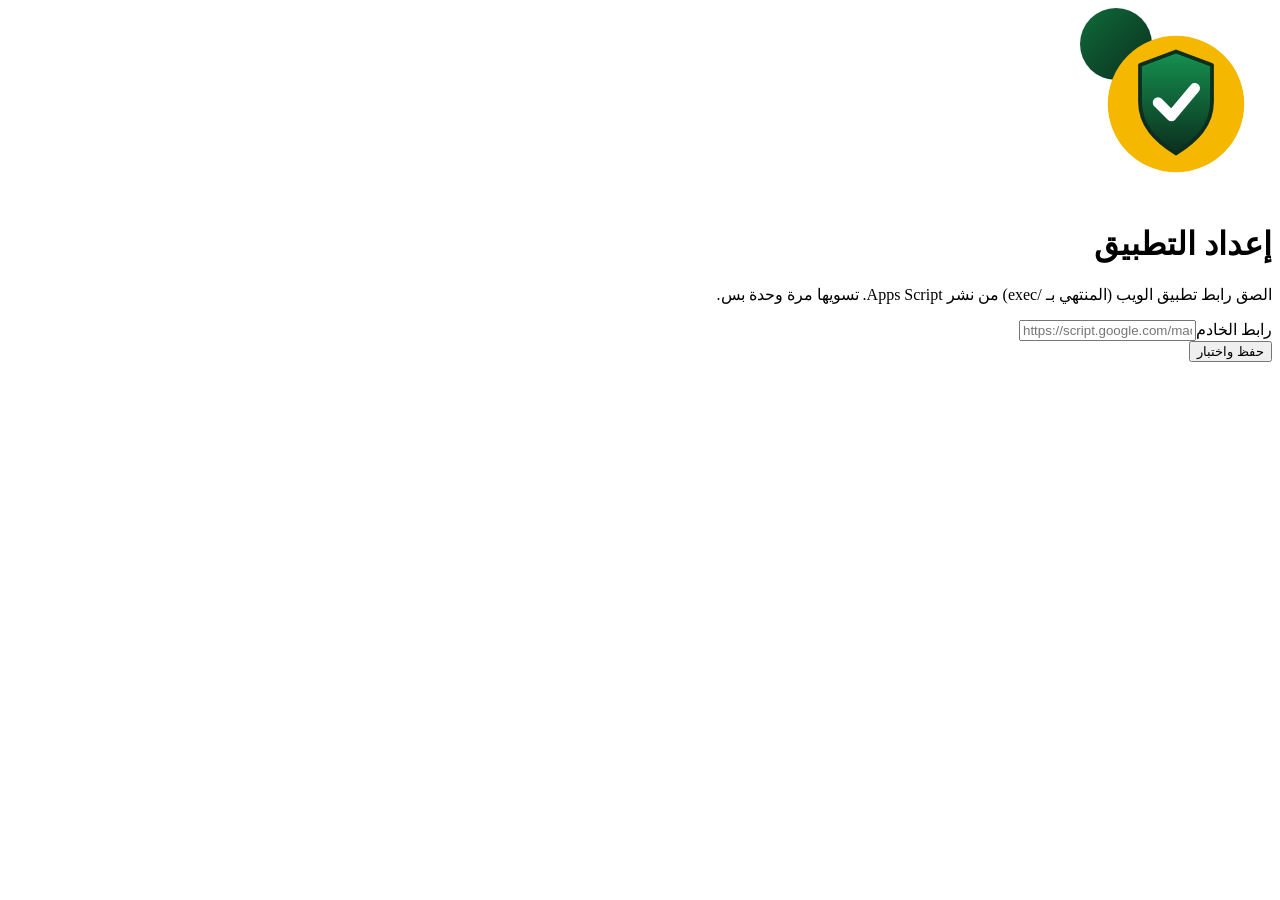
==== commit 9bb978a0: "Add files via upload" ====
--- a/index.html
+++ b/index.html
@@ -3,23 +3,29 @@
 <head>
 <meta charset="utf-8">
 <meta name="viewport" content="width=device-width,initial-scale=1,viewport-fit=cover">
-<title>HSE ملاحظات</title>
-<meta name="theme-color" content="#0B2E1E">
-<link rel="manifest" href="manifest.webmanifest">
-<link rel="icon" type="image/svg+xml" href="icons/favicon.svg">
-<link rel="icon" type="image/png" sizes="32x32" href="icons/favicon-32.png">
-<link rel="apple-touch-icon" href="icons/apple-touch-icon.png">
+<meta name="theme-color" content="#0A0C0B">
 <meta name="apple-mobile-web-app-capable" content="yes">
 <meta name="mobile-web-app-capable" content="yes">
 <meta name="apple-mobile-web-app-status-bar-style" content="black-translucent">
-<meta name="apple-mobile-web-app-title" content="HSE ملاحظات">
-<link rel="stylesheet" href="fonts.css">
-<link rel="stylesheet" href="style.css">
+<meta name="apple-mobile-web-app-title" content="تصاريح العمل">
+<title>تصاريح العمل</title>
+<link rel="preconnect" href="https://script.google.com" crossorigin>
+<link rel="preconnect" href="https://script.googleusercontent.com" crossorigin>
+<link rel="dns-prefetch" href="https://lh3.googleusercontent.com">
+<link rel="dns-prefetch" href="https://drive.google.com">
+<link rel="manifest" href="manifest.webmanifest">
+<link rel="apple-touch-icon" href="icons/icon-192.png">
+<link rel="icon" href="icons/icon-192.png">
+<script>try{var t=localStorage.getItem('ptw_theme');document.documentElement.setAttribute('data-theme',t==='light'?'light':'lux');if(t==='light')document.querySelector('meta[name=theme-color]').setAttribute('content','#0B2E1E');}catch(e){document.documentElement.setAttribute('data-theme','lux');}</script>
+<link rel="preconnect" href="https://fonts.googleapis.com">
+<link rel="preconnect" href="https://fonts.gstatic.com" crossorigin>
+<link rel="stylesheet" href="https://fonts.googleapis.com/css2?family=IBM+Plex+Sans+Arabic:wght@400;500;600;700&display=swap" media="print" onload="this.media='all'">
+<link rel="stylesheet" href="styles.css?v=1.16">
 </head>
 <body>
-<div id="app"></div>
-<script src="config.js"></script>
-<script src="core.js"></script>
-<script src="app.js"></script>
+<div id="root"><div style="display:flex;align-items:center;justify-content:center;min-height:60vh;color:#a7a398;font:15px sans-serif">جاري التحميل...</div></div>
+<noscript>التطبيق يحتاج تفعيل جافاسكربت.</noscript>
+<script src="config.js?v=1.16"></script>
+<script src="app.js?v=1.16"></script>
 </body>
 </html>
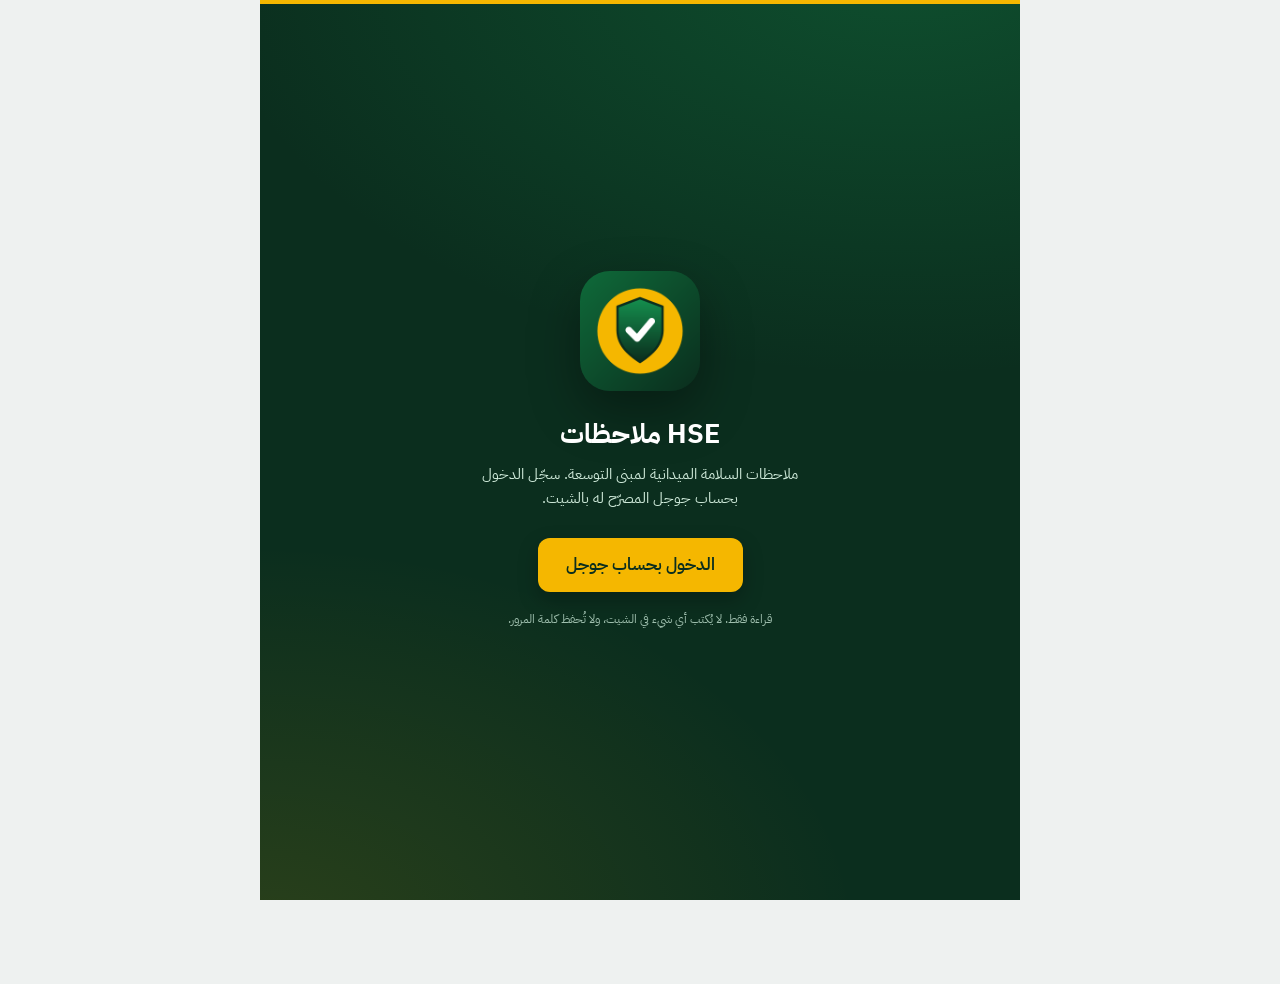
==== commit 4be380df: "Add files via upload" ====
--- a/index.html
+++ b/index.html
@@ -3,29 +3,23 @@
 <head>
 <meta charset="utf-8">
 <meta name="viewport" content="width=device-width,initial-scale=1,viewport-fit=cover">
-<meta name="theme-color" content="#0A0C0B">
+<title>HSE ملاحظات</title>
+<meta name="theme-color" content="#0B2E1E">
+<link rel="manifest" href="manifest.webmanifest">
+<link rel="icon" type="image/svg+xml" href="icons/favicon.svg">
+<link rel="icon" type="image/png" sizes="32x32" href="icons/favicon-32.png">
+<link rel="apple-touch-icon" href="icons/apple-touch-icon.png">
 <meta name="apple-mobile-web-app-capable" content="yes">
 <meta name="mobile-web-app-capable" content="yes">
 <meta name="apple-mobile-web-app-status-bar-style" content="black-translucent">
-<meta name="apple-mobile-web-app-title" content="تصاريح العمل">
-<title>تصاريح العمل</title>
-<link rel="preconnect" href="https://script.google.com" crossorigin>
-<link rel="preconnect" href="https://script.googleusercontent.com" crossorigin>
-<link rel="dns-prefetch" href="https://lh3.googleusercontent.com">
-<link rel="dns-prefetch" href="https://drive.google.com">
-<link rel="manifest" href="manifest.webmanifest">
-<link rel="apple-touch-icon" href="icons/icon-192.png">
-<link rel="icon" href="icons/icon-192.png">
-<script>try{var t=localStorage.getItem('ptw_theme');document.documentElement.setAttribute('data-theme',t==='light'?'light':'lux');if(t==='light')document.querySelector('meta[name=theme-color]').setAttribute('content','#0B2E1E');}catch(e){document.documentElement.setAttribute('data-theme','lux');}</script>
-<link rel="preconnect" href="https://fonts.googleapis.com">
-<link rel="preconnect" href="https://fonts.gstatic.com" crossorigin>
-<link rel="stylesheet" href="https://fonts.googleapis.com/css2?family=IBM+Plex+Sans+Arabic:wght@400;500;600;700&display=swap" media="print" onload="this.media='all'">
-<link rel="stylesheet" href="styles.css?v=1.16">
+<meta name="apple-mobile-web-app-title" content="HSE ملاحظات">
+<link rel="stylesheet" href="fonts.css">
+<link rel="stylesheet" href="style.css">
 </head>
 <body>
-<div id="root"><div style="display:flex;align-items:center;justify-content:center;min-height:60vh;color:#a7a398;font:15px sans-serif">جاري التحميل...</div></div>
-<noscript>التطبيق يحتاج تفعيل جافاسكربت.</noscript>
-<script src="config.js?v=1.16"></script>
-<script src="app.js?v=1.16"></script>
+<div id="app"></div>
+<script src="config.js"></script>
+<script src="core.js"></script>
+<script src="app.js"></script>
 </body>
 </html>
--- a/fonts.css
+++ b/fonts.css
@@ -0,0 +1,6 @@
+@font-face{font-family:'IBM Plex Sans Arabic';font-style:normal;font-weight:400;font-display:swap;src:url(fonts/plex-arabic-400.woff2) format('woff2');unicode-range:U+0600-06FF,U+0750-077F,U+0870-088E,U+0890-0891,U+0897-08E1,U+08E3-08FF,U+200C-200E,U+2010-2011,U+204F,U+2E41,U+FB50-FDFF,U+FE70-FE74,U+FE76-FEFC}
+@font-face{font-family:'IBM Plex Sans Arabic';font-style:normal;font-weight:600;font-display:swap;src:url(fonts/plex-arabic-600.woff2) format('woff2');unicode-range:U+0600-06FF,U+0750-077F,U+0870-088E,U+0890-0891,U+0897-08E1,U+08E3-08FF,U+200C-200E,U+2010-2011,U+204F,U+2E41,U+FB50-FDFF,U+FE70-FE74,U+FE76-FEFC}
+@font-face{font-family:'IBM Plex Sans Arabic';font-style:normal;font-weight:700;font-display:swap;src:url(fonts/plex-arabic-700.woff2) format('woff2');unicode-range:U+0600-06FF,U+0750-077F,U+0870-088E,U+0890-0891,U+0897-08E1,U+08E3-08FF,U+200C-200E,U+2010-2011,U+204F,U+2E41,U+FB50-FDFF,U+FE70-FE74,U+FE76-FEFC}
+@font-face{font-family:'IBM Plex Sans Arabic';font-style:normal;font-weight:400;font-display:swap;src:url(fonts/plex-latin-400.woff2) format('woff2');unicode-range:U+0000-00FF,U+0131,U+0152-0153,U+02BB-02BC,U+02C6,U+02DA,U+02DC,U+0304,U+0308,U+0329,U+2000-206F,U+20AC,U+2122,U+2191,U+2193,U+2212,U+2215,U+FEFF,U+FFFD}
+@font-face{font-family:'IBM Plex Sans Arabic';font-style:normal;font-weight:600;font-display:swap;src:url(fonts/plex-latin-600.woff2) format('woff2');unicode-range:U+0000-00FF,U+0131,U+0152-0153,U+02BB-02BC,U+02C6,U+02DA,U+02DC,U+0304,U+0308,U+0329,U+2000-206F,U+20AC,U+2122,U+2191,U+2193,U+2212,U+2215,U+FEFF,U+FFFD}
+@font-face{font-family:'IBM Plex Sans Arabic';font-style:normal;font-weight:700;font-display:swap;src:url(fonts/plex-latin-700.woff2) format('woff2');unicode-range:U+0000-00FF,U+0131,U+0152-0153,U+02BB-02BC,U+02C6,U+02DA,U+02DC,U+0304,U+0308,U+0329,U+2000-206F,U+20AC,U+2122,U+2191,U+2193,U+2212,U+2215,U+FEFF,U+FFFD}
--- a/style.css
+++ b/style.css
@@ -0,0 +1,227 @@
+/* =====================================================================
+   HSE ملاحظات — هوية SBG: أخضر أساسي، أخضر غامق للشريط، أصفر السلامة كإشارة فقط.
+   نفس ألوان ومقاسات صفحات التطبيق الأخرى (styles.html v2.13-ui-sbg).
+   ===================================================================== */
+:root{
+  --brand-900:#0B2E1E;--brand:#15914F;--primary:#0F7A41;--primary-d:#0B6535;--primary-50:#E6F4EC;
+  --signal:#F5B700;--signal-soft:#FFE08A;
+  --bg:#EEF1F0;--bg2:#fff;--card:#fff;--card2:#F4F7F5;--line:#D5DCDE;--line2:#C3CCCF;
+  --tx:#121A1F;--mut:#4B5960;
+  --acc:#15914F;--acc2:#4B7C94;
+  --good:#1B7A43;--mid:#F5B700;--warn:#D98200;--bad:#B3261E;
+  --r:16px;--shadow:0 1px 2px rgba(16,24,20,.05),0 4px 14px rgba(16,24,20,.06);
+  --safe-b:env(safe-area-inset-bottom,0px);--safe-t:env(safe-area-inset-top,0px);
+}
+*{box-sizing:border-box;-webkit-tap-highlight-color:transparent;font-family:'IBM Plex Sans Arabic','Segoe UI',Tahoma,Arial,sans-serif}
+html{-webkit-text-size-adjust:100%}
+html,body{margin:0;background:var(--bg);color:var(--tx);font-size:15px;line-height:1.6}
+body{min-height:100vh;overscroll-behavior-y:none}
+button{font:inherit;color:inherit;cursor:pointer}
+input,select{font:inherit;color:inherit}
+button:focus-visible,a:focus-visible,input:focus-visible,select:focus-visible{outline:3px solid var(--signal);outline-offset:2px}
+.num{font-variant-numeric:tabular-nums;direction:ltr;unicode-bidi:isolate}
+svg.si{width:1.25em;height:1.25em;fill:none;stroke:currentColor;stroke-width:1.9;stroke-linecap:round;stroke-linejoin:round;flex:none}
+#app{max-width:760px;margin:0 auto;min-height:100vh;position:relative;padding-bottom:calc(84px + var(--safe-b))}
+
+/* خط أصفر السلامة أعلى الشاشة (تحت شريط الحالة في الآيفون) */
+.top:before,.ph:before,.login:before{content:"";position:absolute;left:0;right:0;top:var(--safe-t);height:4px;background:var(--signal)}
+.ph{overflow:visible}
+
+/* ---------- شاشة الدخول ---------- */
+.login{min-height:100vh;display:flex;flex-direction:column;align-items:center;justify-content:center;text-align:center;padding:32px;color:#fff;
+  background:radial-gradient(700px 420px at 85% -5%,#15914F55,transparent),radial-gradient(600px 400px at 0% 105%,#F5B70022,transparent),var(--brand-900);
+  position:relative}
+.login img{width:120px;height:120px;border-radius:30px;box-shadow:0 20px 50px rgba(0,0,0,.35)}
+.login h1{font-size:27px;margin:22px 0 6px;font-weight:700}
+.login p{color:#CDE8D8;margin:0 0 28px;max-width:320px}
+.login .btn{background:var(--signal);color:var(--brand-900);min-height:54px;padding:12px 28px;font-size:17px;box-shadow:0 8px 20px rgba(0,0,0,.25)}
+.login .btn:hover{background:#FFC61F}
+.login .note{color:#9FBFAE}
+.login .err{background:#FBE9E7;color:#8C1D17;border-radius:12px;padding:10px 14px}
+.btn{border:0;border-radius:12px;padding:12px 22px;font-weight:600;background:var(--primary);color:#fff;min-height:44px;transition:background .15s,transform .05s}
+.btn:hover{background:var(--primary-d)}
+.btn:active{transform:translateY(1px)}
+.btn.ghost{background:#fff;color:var(--primary);border:2px solid var(--primary)}
+.btn.ghost:hover{background:var(--primary-50)}
+.btn.sm{padding:8px 14px;border-radius:10px;font-size:14px;min-height:40px}
+.err{color:var(--bad);margin-top:16px;font-size:14px;max-width:320px}
+.note{color:var(--mut);font-size:12px;margin-top:18px;max-width:320px}
+
+/* ---------- الشريط العلوي (أخضر غامق + خط أصفر) ---------- */
+.top{position:sticky;top:0;z-index:20;padding:calc(14px + var(--safe-t)) 16px 10px;background:var(--brand-900);padding-top:calc(14px + var(--safe-t));
+  display:flex;align-items:center;gap:10px;color:#fff;min-height:64px}
+.top h1{font-size:19px;margin:0;flex:1;font-weight:700;color:#fff}
+.top .sub{font-size:11.5px;color:#CDE8D8;font-weight:400;display:block;margin-top:-2px}
+.ic{width:42px;height:42px;border-radius:12px;border:1px solid #3E6150;background:transparent;color:#fff;display:grid;place-items:center;font-size:18px;padding:0}
+.ic:hover{background:#1A4A33}
+.ic.spin svg{animation:sp 1s linear infinite}
+@keyframes sp{to{transform:rotate(360deg)}}
+.dot{display:inline-block;width:8px;height:8px;border-radius:50%;background:#52D68A;margin-inline-end:6px}
+.dot.off{background:var(--signal)}
+
+/* ---------- عناصر عامة ---------- */
+.wrap{padding:0 16px}
+.chips{display:flex;gap:8px;overflow-x:auto;padding:14px 16px 12px;scrollbar-width:none}
+.chips::-webkit-scrollbar{display:none}
+.chip{flex:none;border:1px solid var(--line2);background:#fff;border-radius:999px;padding:7px 16px;font-size:14px;color:var(--mut);min-height:38px;font-weight:500}
+.chip.on{background:var(--primary);color:#fff;border-color:var(--primary);font-weight:600}
+.card{background:var(--card);border:1px solid var(--line);border-top:4px solid var(--brand);border-radius:var(--r);padding:16px;margin-bottom:14px;box-shadow:var(--shadow)}
+.card h3{margin:0 0 12px;font-size:15px;color:var(--brand-900);font-weight:700;display:flex;justify-content:space-between;align-items:center}
+.card h3 small{color:var(--mut);font-weight:400;font-size:12px}
+.grid2{display:grid;grid-template-columns:1fr 1fr;gap:12px}
+.mut{color:var(--mut)}
+.sec{font-size:15px;color:var(--brand-900);margin:20px 16px 10px;font-weight:700;display:flex;align-items:center;gap:8px}
+.sec:before{content:"";width:5px;height:18px;border-radius:3px;background:var(--signal)}
+
+/* ---------- البطل ---------- */
+.hero{position:relative;overflow:hidden;border-radius:20px;padding:20px;margin:0 16px 14px;color:#fff;
+  background:linear-gradient(135deg,var(--brand-900),#0F6B3A 75%,#15914F);border-bottom:5px solid var(--signal);box-shadow:0 10px 26px rgba(11,46,30,.28)}
+.hero:after{content:"";position:absolute;inset:auto -40px -70px auto;width:230px;height:230px;border-radius:50%;background:radial-gradient(#F5B70033,transparent 70%)}
+.hero .lbl{font-size:13px;color:#CDE8D8}
+.hero .big{font-size:54px;font-weight:700;letter-spacing:-1px;line-height:1.05;margin:4px 0 12px}
+.hero .row{display:flex;gap:18px;position:relative;z-index:1;flex-wrap:wrap}
+.hero .row b{display:block;font-size:20px;font-weight:700}
+.hero .row span{font-size:12px;color:#CDE8D8}
+.ring{position:absolute;inset-inline-start:14px;top:14px;width:84px;height:84px;z-index:1}
+
+.kpis{display:grid;grid-template-columns:repeat(2,1fr);gap:12px;padding:0 16px;margin-bottom:14px}
+.kpi{background:#fff;border:1px solid var(--line);border-top:4px solid var(--c,var(--primary));border-radius:14px;padding:12px 14px;box-shadow:var(--shadow)}
+.kpi .v{font-size:28px;font-weight:700;color:var(--brand-900);line-height:1.2}
+.kpi .l{font-size:13px;color:var(--mut)}
+
+/* ---------- مخطط ---------- */
+.bars{display:flex;align-items:flex-end;gap:3px;height:120px}
+.bars i{flex:1;background:linear-gradient(var(--brand),var(--primary));border-radius:4px 4px 1px 1px;min-height:2px}
+.bars i.z{background:var(--line);opacity:.8}
+.axis{display:flex;justify-content:space-between;color:var(--mut);font-size:12px;margin-top:6px}
+.stack{display:flex;height:12px;border-radius:99px;overflow:hidden;background:var(--line)}
+.stack i{display:block;height:100%}
+.leg{display:flex;gap:14px;flex-wrap:wrap;margin-top:10px;font-size:13px;color:var(--mut)}
+.leg b{color:var(--tx)}
+.sw{display:inline-block;width:10px;height:10px;border-radius:3px;margin-inline-end:5px}
+
+/* ---------- قوائم ---------- */
+.list{display:flex;flex-direction:column;gap:10px;padding:0 16px}
+.row2{display:flex;align-items:center;gap:12px;background:#fff;border:1px solid var(--line);border-radius:14px;padding:12px 14px;width:100%;text-align:start;box-shadow:var(--shadow);min-height:64px}
+.row2:hover{border-color:var(--primary);background:#F3FAF6}
+.av{width:44px;height:44px;border-radius:13px;display:grid;place-items:center;font-weight:700;font-size:17px;flex:none;background:linear-gradient(135deg,var(--c1,#15914F),var(--c2,#0B2E1E));color:#fff}
+.rk{width:22px;color:var(--mut);font-size:12px;text-align:center;flex:none}
+.rw{flex:1;min-width:0}
+.rw>b{display:block;white-space:nowrap;overflow:hidden;text-overflow:ellipsis;color:var(--brand-900);font-weight:600}
+.rw small{color:var(--mut);font-size:12px}
+.meter{height:6px;border-radius:9px;background:#E3E9E6;margin-top:6px;overflow:hidden}
+.meter i{display:block;height:100%;background:linear-gradient(90deg,var(--primary),var(--brand));border-radius:9px}
+.tot{font-size:19px;font-weight:700;color:var(--primary)}
+
+.search{display:flex;align-items:center;gap:10px;margin:0 16px 12px;background:#fff;border:2px solid var(--primary);border-radius:12px;padding:0 14px;min-height:52px;color:var(--primary)}
+.search input{flex:1;background:none;border:0;outline:0;padding:12px 0;color:var(--tx);font-size:16px;min-width:0}
+.search:focus-within{box-shadow:0 0 0 3px var(--signal-soft)}
+select.sel{background:#fff;border:1px solid var(--line2);border-radius:12px;padding:8px 10px;color:var(--tx);max-width:48%;min-height:44px;font-size:14px}
+.filters{display:flex;gap:8px;padding:0 16px 12px;flex-wrap:wrap}
+
+/* ---------- بطاقة ملاحظة ---------- */
+.obs{background:#fff;border:1px solid var(--line);border-inline-start:5px solid var(--brand);border-radius:14px;padding:14px;width:100%;text-align:start;display:block;box-shadow:var(--shadow)}
+.obs:hover{border-color:var(--primary);background:#F3FAF6}
+.obs .hd{display:flex;justify-content:space-between;gap:8px;font-size:12.5px;color:var(--mut);margin-bottom:6px}
+.obs .ti{font-weight:600;margin-bottom:4px;color:var(--brand-900)}
+.obs p{margin:0;color:var(--mut);font-size:13.5px;display:-webkit-box;-webkit-line-clamp:2;-webkit-box-orient:vertical;overflow:hidden}
+.tag{display:inline-block;font-size:12px;border-radius:99px;padding:2px 10px;margin-inline-end:6px;background:#E8EEF3;color:#2B4559;font-weight:500}
+.t-act{background:#FBE9E7;color:#8C1D17}.t-condition{background:#FFF3CC;color:#6B4500}.t-good{background:#E3F3E9;color:#145C33}.t-other{background:#E8EEF3;color:#2B4559}
+.r-high{background:#FBE9E7;color:#8C1D17}.r-medium{background:#FFF3CC;color:#6B4500}.r-low{background:#E3F3E9;color:#145C33}.r-other{background:#EEF1F0;color:var(--mut)}
+.more{display:block;margin:14px auto;padding:10px 24px}
+
+/* ---------- صحيفة الموظف ---------- */
+.page{position:fixed;inset:0;z-index:40;background:var(--bg);overflow-y:auto;max-width:760px;margin:0 auto;animation:up .22s ease-out}
+@keyframes up{from{transform:translateY(24px);opacity:0}to{transform:none;opacity:1}}
+.ph{padding:calc(18px + var(--safe-t)) 16px 18px;background:var(--brand-900);border-radius:0 0 24px 24px;position:relative;color:#fff}
+.ph .back{position:absolute;inset-inline-start:14px;top:calc(18px + var(--safe-t))}
+.ph .who{display:flex;gap:14px;align-items:center;margin-top:48px}
+.ph .av{width:62px;height:62px;border-radius:18px;font-size:25px;border:2px solid rgba(255,255,255,.25)}
+.ph h2{margin:0;font-size:20px;color:#fff;font-weight:700}
+.ph .ids{color:#CDE8D8;font-size:13px}
+.ph .sts{display:flex;gap:10px;margin-top:16px}
+.ph .sts div{flex:1;background:rgba(255,255,255,.1);border:1px solid rgba(255,255,255,.12);border-radius:12px;padding:9px 6px;text-align:center}
+.ph .sts b{display:block;font-size:20px;font-weight:700}
+.ph .sts span{font-size:11.5px;color:#CDE8D8}
+.months{display:grid;grid-template-columns:repeat(4,1fr);gap:8px}
+.mo{border:1px solid var(--line);background:#fff;border-radius:12px;padding:9px 4px;text-align:center;position:relative;overflow:hidden}
+.mo b{display:block;font-size:18px;color:var(--brand-900);font-weight:700}
+.mo small{color:var(--mut);font-size:12px}
+.mo.on{border-color:var(--primary);box-shadow:0 0 0 3px var(--primary-50);background:var(--primary-50)}
+.mo.z{opacity:.45}
+.mo i{position:absolute;left:0;right:0;bottom:0;height:4px;background:var(--brand);transform-origin:right;transform:scaleX(var(--p,0))}
+.cal{display:grid;grid-template-columns:repeat(7,1fr);gap:6px}
+.cal .h{font-size:11.5px;color:var(--mut);text-align:center}
+.cd{aspect-ratio:1;border-radius:10px;border:0;background:#EEF1F0;display:grid;place-items:center;font-size:13px;position:relative;color:var(--mut)}
+.cd.e{background:transparent}
+.cd.l1{background:#CFE9DA;color:var(--brand-900)}.cd.l2{background:#8FD0AB;color:var(--brand-900)}.cd.l3{background:#3DA56B;color:#fff;font-weight:700}.cd.l4{background:var(--brand-900);color:#fff;font-weight:700}
+.cd.on{outline:3px solid var(--signal);outline-offset:1px}
+.cd small{position:absolute;bottom:2px;font-size:9px;opacity:.85}
+.years{display:flex;gap:8px;padding:14px 16px 4px;overflow-x:auto}
+.daygrp{margin:16px 0 8px;font-size:14px;color:var(--brand-900);display:flex;justify-content:space-between;font-weight:600}
+
+/* ---------- نافذة سفلية ---------- */
+.shade{position:fixed;inset:0;background:rgba(11,46,30,.55);z-index:50;animation:fd .2s}
+@keyframes fd{from{opacity:0}to{opacity:1}}
+.sheet{position:fixed;inset-inline:0;bottom:0;max-width:760px;margin:0 auto;z-index:51;background:#fff;border-radius:22px 22px 0 0;max-height:90vh;overflow-y:auto;padding:12px 18px calc(24px + var(--safe-b));animation:up .25s ease-out;border-top:5px solid var(--signal);box-shadow:0 -12px 40px rgba(0,0,0,.2)}
+.sheet .grab{width:42px;height:5px;border-radius:9px;background:var(--line2);margin:0 auto 14px}
+.sheet h3{margin:6px 0 4px;font-size:19px;color:var(--brand-900)}
+.kv{display:grid;grid-template-columns:auto 1fr;gap:8px 14px;font-size:14px;margin:12px 0}
+.kv dt{color:var(--mut);font-weight:600}.kv dd{margin:0;word-break:break-word}
+.ph2{display:grid;grid-template-columns:1fr 1fr;gap:10px;margin:12px 0}
+.ph2 figure{margin:0;background:#F7F9F8;border-radius:12px;overflow:hidden;border:1px solid var(--line)}
+.ph2 figcaption{font-size:12px;color:var(--mut);padding:6px 10px;font-weight:600}
+.ph2 img{width:100%;aspect-ratio:4/3;object-fit:cover;display:block;background:#E4EAE6}
+.ph2 .nop{aspect-ratio:4/3;display:grid;place-items:center;color:var(--mut);font-size:12px}
+.lb{position:fixed;inset:0;background:rgba(5,20,12,.94);z-index:60;display:grid;place-items:center}
+.lb img{max-width:96vw;max-height:92vh;border-radius:10px}
+
+/* ---------- شريط التنقل ---------- */
+.nav{position:fixed;inset-inline:0;bottom:0;z-index:30;max-width:760px;margin:0 auto;display:flex;gap:2px;padding:6px 8px calc(6px + var(--safe-b));
+  background:#fff;border-top:1px solid var(--line);box-shadow:0 -4px 16px rgba(16,24,20,.06)}
+.nav button{flex:1;background:none;border:0;padding:8px 0 6px;color:var(--mut);display:flex;flex-direction:column;align-items:center;gap:3px;font-size:12px;font-weight:500;border-radius:12px;position:relative;min-height:56px}
+.nav button .i{display:grid;place-items:center;height:26px}
+.nav button .i svg{width:24px;height:24px}
+.nav button.on{color:var(--primary);font-weight:700;background:var(--primary-50)}
+.nav button.on:before{content:"";position:absolute;top:0;left:28%;right:28%;height:3px;border-radius:0 0 3px 3px;background:var(--signal)}
+.empty{text-align:center;color:var(--mut);padding:40px 20px}
+.skel{height:80px;border-radius:14px;margin:0 16px 12px;background:linear-gradient(90deg,#E3E9E6,#F4F7F5,#E3E9E6);background-size:200% 100%;animation:sk 1.2s linear infinite}
+@keyframes sk{to{background-position:-200% 0}}
+.toast{position:fixed;inset-inline:16px;bottom:calc(96px + var(--safe-b));z-index:70;background:var(--brand-900);color:#fff;border-radius:12px;padding:12px 16px;text-align:center;max-width:420px;margin:0 auto;font-weight:600;border-inline-start:5px solid var(--signal)}
+@media (max-width:420px){.hero .big{font-size:48px}}
+@media (prefers-reduced-motion:reduce){*{animation:none!important}}
+
+/* ---------- التارقت وصفحة اليوم ---------- */
+.tg{display:flex;justify-content:space-between;gap:8px;font-size:13px;margin-top:4px;color:var(--tx)}
+.tg .rem{font-weight:600}
+.tg.ok .rem{color:var(--good)}.tg.behind .rem{color:var(--bad)}.tg.near .rem{color:#8A5300}
+.row2 .meter.tgm{margin:4px 0 3px}
+.meter.tgm.ok i{background:var(--good)}.meter.tgm.ahead i{background:linear-gradient(90deg,var(--primary),var(--brand))}.meter.tgm.near i{background:var(--warn)}.meter.tgm.behind i{background:var(--bad)}.meter.tgm.off i{background:var(--line2)}
+.tgc.ok{border-top-color:var(--good)}.tgc.near{border-top-color:var(--warn)}.tgc.behind{border-top-color:var(--bad)}
+.tgbig{display:flex;justify-content:space-between;align-items:flex-end;margin-bottom:8px}
+.tgbig .big{font-size:42px;font-weight:700;color:var(--brand-900);line-height:1.1}
+.tgbig .pc{font-size:22px;font-weight:700;color:var(--primary)}
+.tgc.behind .tgbig .big{color:var(--bad)}.tgc.near .tgbig .big{color:#8A5300}
+.kvg{display:grid;grid-template-columns:repeat(3,1fr);gap:8px;margin-top:12px}
+.kvg>div{background:var(--card2);border-radius:12px;padding:8px 6px;text-align:center}
+.kvg b{display:block;font-size:17px;font-weight:700;color:var(--brand-900)}
+.kvg b.pos{color:var(--good)}.kvg b.neg{color:var(--bad)}
+.kvg span{font-size:11.5px;color:var(--mut)}
+.daynav{display:flex;align-items:center;justify-content:space-between;gap:10px;padding:14px 16px 6px}
+.daynav .ic{background:#fff;color:var(--primary);border:1px solid var(--line2);box-shadow:var(--shadow)}
+.daynav .ic:disabled{opacity:.35}
+.daynav .dl{flex:1;text-align:center;line-height:1.3}
+.daynav .dl b{display:block;font-size:20px;color:var(--brand-900)}
+.daynav .dl span{color:var(--mut);font-size:14px}
+.daynav .dl em{font-style:normal;background:var(--signal);color:var(--brand-900);font-size:11px;font-weight:700;border-radius:99px;padding:1px 9px;margin-inline-start:8px}
+.daytools{display:flex;gap:8px;justify-content:center;padding:4px 16px 10px;align-items:center}
+.daytools input{border:1px solid var(--line2);border-radius:12px;min-height:40px;padding:6px 12px;background:#fff;font-size:15px}
+.offday{margin:0 16px 12px;background:#FFF3CC;color:#6B4500;border:1px solid #F5D26B;border-radius:12px;padding:10px 14px;font-weight:600;text-align:center}
+.dcnt{text-align:center;min-width:54px;line-height:1.2}
+.dcnt b{display:block;font-size:20px;font-weight:700}
+.dcnt span{font-size:11.5px;color:var(--mut)}
+.dcnt.ok b{color:var(--good)}.dcnt.near b{color:#8A5300}.dcnt.behind b{color:var(--bad)}.dcnt.off b{color:var(--mut)}
+@media (max-width:380px){.nav button{font-size:11px}}
+.tg b,.tg span{display:inline}
+.rw small.mut{display:block}
+.rw .tg{align-items:baseline}
